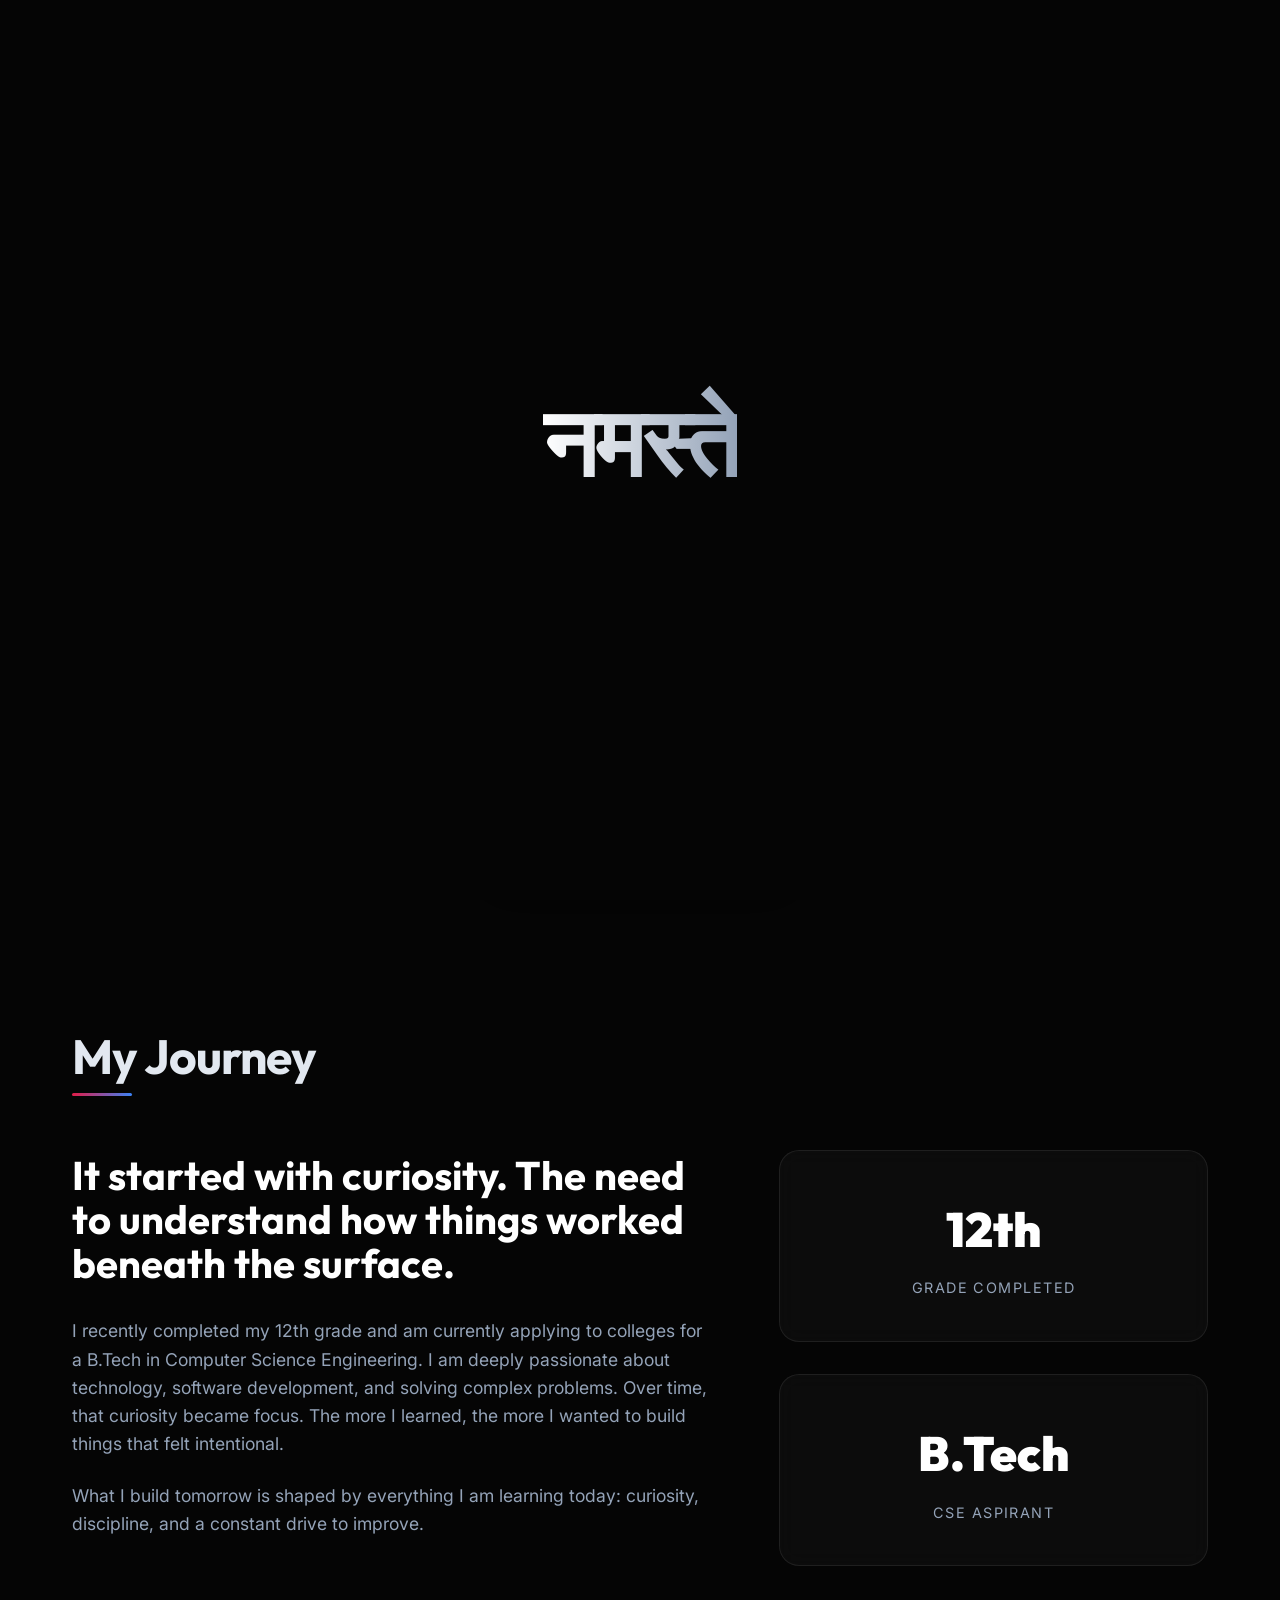
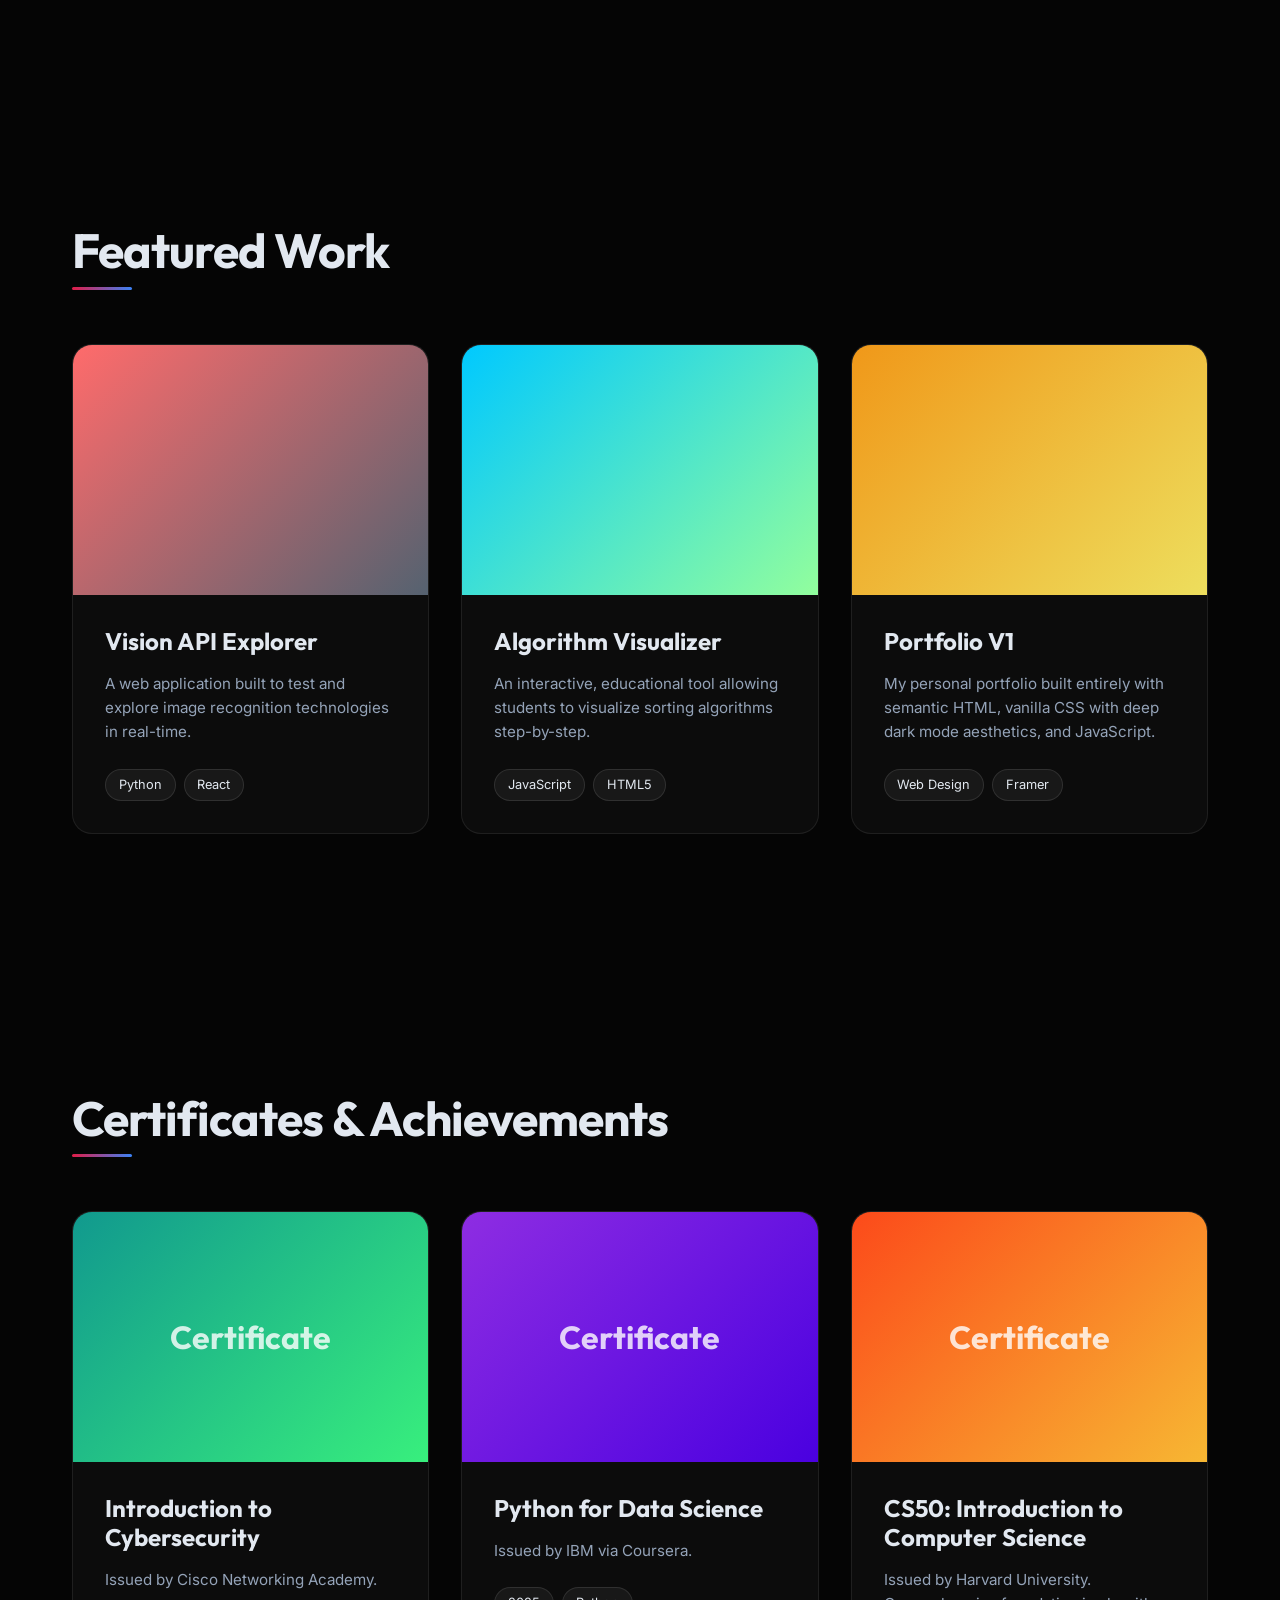
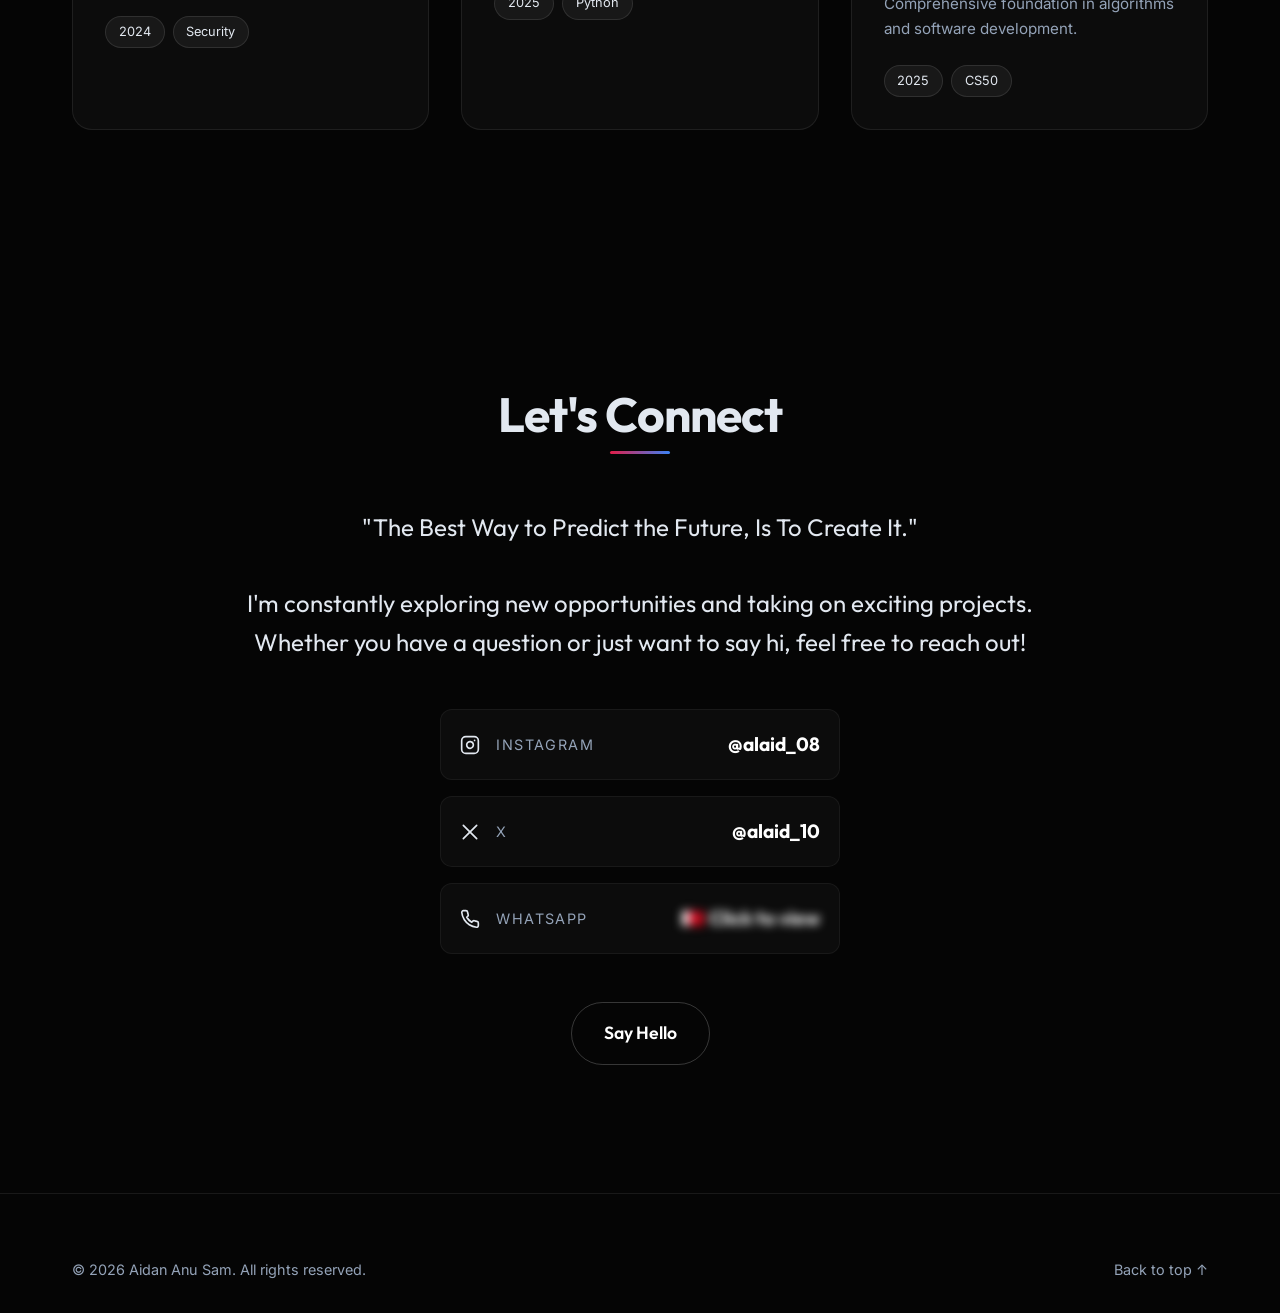
==== index.html @ ec870a24 "Add files via upload" ====
<!DOCTYPE html>
<html lang="en">

<head>
    <meta charset="UTF-8">
    <meta name="viewport" content="width=device-width, initial-scale=1.0">
    <title>Aidan Anu Sam | Portfolio</title>
    <meta name="description" content="Portfolio of Aidan Anu Sam. Aspiring Computer Science Engineer.">
    <!-- Google Fonts for Modern Typography -->
    <link rel="preconnect" href="https://fonts.googleapis.com">
    <link rel="preconnect" href="https://fonts.gstatic.com" crossorigin>
    <link
        href="https://fonts.googleapis.com/css2?family=Inter:wght@300;400;600&family=Outfit:wght@400;700;900&display=swap"
        rel="stylesheet">
    <link rel="icon" type="image/png" href="favicon.png">
    <!-- Custom CSS -->
    <link rel="stylesheet" href="styles.css">
</head>

<body class="no-scroll">
    <!-- Fixed Top Logo -->
    <div class="top-logo">alaid.</div>

    <!-- Top Circular Navigation -->
    <nav class="top-nav-pill">
        <a href="blog.html" class="nav-pill-item" data-i18n="nav_blog">Blog</a>
        <a href="index.html" class="nav-pill-item active" data-i18n="nav_portfolio">Portfolio</a>
    </nav>

    <!-- Splash Screen -->
    <div id="splash-screen" class="splash-screen">
        <div class="greeting-container" id="splash-greeting-container">
            <h1 id="dynamic-greeting" class="greeting">Hello</h1>
        </div>
    </div>

    <!-- Floating Dock Navigation -->
    <nav class="dock-nav">
        <div class="dock-content">
            <a href="#about" title="About" data-i18n-title="nav_about" class="dock-item">
                <!-- User Icon -->
                <svg viewBox="0 0 24 24" width="22" height="22" stroke="currentColor" stroke-width="2" fill="none">
                    <path d="M20 21v-2a4 4 0 0 0-4-4H8a4 4 0 0 0-4 4v2"></path>
                    <circle cx="12" cy="7" r="4"></circle>
                </svg>
            </a>
            <a href="#projects" title="Work" data-i18n-title="nav_work" class="dock-item">
                <!-- Briefcase Icon -->
                <svg viewBox="0 0 24 24" width="22" height="22" stroke="currentColor" stroke-width="2" fill="none">
                    <rect x="2" y="7" width="20" height="14" rx="2" ry="2"></rect>
                    <path d="M16 21V5a2 2 0 0 0-2-2h-4a2 2 0 0 0-2 2v16"></path>
                </svg>
            </a>
            <a href="#certificates" title="Certificates" data-i18n-title="nav_cert" class="dock-item">
                <!-- Award Icon -->
                <svg viewBox="0 0 24 24" width="22" height="22" stroke="currentColor" stroke-width="2" fill="none">
                    <circle cx="12" cy="8" r="7"></circle>
                    <polyline points="8.21 13.89 7 23 12 20 17 23 15.79 13.88"></polyline>
                </svg>
            </a>
            <a href="#contact" title="Contact" data-i18n-title="nav_contact" class="dock-item">
                <!-- Envelope Icon -->
                <svg viewBox="0 0 24 24" width="22" height="22" stroke="currentColor" stroke-width="2" fill="none">
                    <path d="M4 4h16c1.1 0 2 .9 2 2v12c0 1.1-.9 2-2 2H4c-1.1 0-2-.9-2-2V6c0-1.1.9-2 2-2z"></path>
                    <polyline points="22,6 12,13 2,6"></polyline>
                </svg>
            </a>

            <div class="dock-item dock-lang" title="Language" data-i18n-title="nav_lang">
                <!-- Globe Icon -->
                <svg viewBox="0 0 24 24" width="22" height="22" stroke="currentColor" stroke-width="2" fill="none">
                    <circle cx="12" cy="12" r="10"></circle>
                    <line x1="2" y1="12" x2="22" y2="12"></line>
                    <path
                        d="M12 2a15.3 15.3 0 0 1 4 10 15.3 15.3 0 0 1-4 10 15.3 15.3 0 0 1-4-10 15.3 15.3 0 0 1 4-10z">
                    </path>
                </svg>
                <select id="lang-selector" class="lang-selector-floating">
                    <option value="en">English</option>
                    <option value="ar">العربية</option>
                    <option value="ml">മലയാളം</option>
                </select>
            </div>
        </div>
    </nav>

    <!-- Header / Hero Section -->
    <header id="hero" class="section hero">
        <div class="hero-content">
            <div class="hero-text">
                <h3 class="hero-greeting reveal-text"
                    style="font-size: 2rem; color: var(--text-muted); margin-bottom: 0.5rem; font-weight: 400;"
                    data-i18n="hero_hello">Hello,</h3>
                <h2 class="hero-title reveal-text" data-i18n="hero_title">I'm Aidan Anu Sam.</h2>
                <p class="hero-subtitle reveal-text" data-i18n="hero_subtitle">Aspiring Computer Science Engineer building
                    the future.</p>
                <div class="hero-cta reveal-text" style="display: flex; gap: 1rem; flex-wrap: wrap;">
                    <a href="#about" class="btn btn-primary" data-i18n="hero_explore">Explore My World</a>
                    <a href="Aidan_Anu_Sam_Resume.pdf" class="btn btn-outline" download="Aidan_Anu_Sam_Resume.pdf" data-i18n="hero_resume">Download Resume</a>
                </div>
            </div>
            <div class="hero-image reveal-text">
                <img src="profile.jpg" alt="Aidan Anu Sam">
            </div>
        </div>
        <div class="scroll-indicator">
            <span data-i18n="scroll_indicator">Scroll</span>
            <div class="line"></div>
        </div>
    </header>

    <!-- About Section -->
    <section id="about" class="section about">
        <div class="container">
            <h3 class="section-heading reveal" data-i18n="about_heading">My Journey</h3>
            <div class="about-grid reveal">
                <div class="about-text">
                    <p class="super-text" data-i18n="about_p1">
                        It started with curiosity. The need to understand how things worked beneath the surface.
                    </p>
                    <p data-i18n="about_p2">
                        I recently completed my 12th grade and am currently applying to colleges for a B.Tech in
                        Computer Science Engineering. I am deeply passionate about technology, software development, and
                        solving complex problems. Over time, that curiosity became focus. The more I learned, the more I
                        wanted to build things that felt intentional.
                    </p>
                    <p data-i18n="about_p3">
                        What I build tomorrow is shaped by everything I am learning today: curiosity, discipline, and a
                        constant drive to improve.
                    </p>
                </div>
                <div class="about-stats">
                    <div class="stat-card">
                        <span class="stat-number" data-i18n="stat1_num">12th</span>
                        <span class="stat-label" data-i18n="stat1_label">Grade Completed</span>
                    </div>
                    <div class="stat-card">
                        <span class="stat-number" data-i18n="stat2_num">B.Tech</span>
                        <span class="stat-label" data-i18n="stat2_label">CSE Aspirant</span>
                    </div>
                </div>
            </div>
        </div>
    </section>

    <!-- Projects Section -->
    <section id="projects" class="section projects">
        <div class="container">
            <h3 class="section-heading reveal" data-i18n="projects_heading">Featured Work</h3>
            <div class="projects-grid">
                <!-- Placeholder Project 1 -->
                <div class="project-card reveal">
                    <div class="project-image" style="background: linear-gradient(135deg, #FF6B6B, #556270);"></div>
                    <div class="project-info">
                        <h4 data-i18n="proj1_title">Vision API Explorer</h4>
                        <p data-i18n="proj1_desc">A web application built to test and explore image recognition
                            technologies in real-time.</p>
                        <div class="project-tags">
                            <span>Python</span>
                            <span>React</span>
                        </div>
                    </div>
                </div>
                <!-- Placeholder Project 2 -->
                <div class="project-card reveal" style="transition-delay: 0.1s;">
                    <div class="project-image" style="background: linear-gradient(135deg, #00C9FF, #92FE9D);"></div>
                    <div class="project-info">
                        <h4 data-i18n="proj2_title">Algorithm Visualizer</h4>
                        <p data-i18n="proj2_desc">An interactive, educational tool allowing students to visualize
                            sorting algorithms step-by-step.</p>
                        <div class="project-tags">
                            <span>JavaScript</span>
                            <span>HTML5</span>
                        </div>
                    </div>
                </div>
                <!-- Placeholder Project 3 -->
                <div class="project-card reveal" style="transition-delay: 0.2s;">
                    <div class="project-image" style="background: linear-gradient(135deg, #F09819, #EDDE5D);"></div>
                    <div class="project-info">
                        <h4 data-i18n="proj3_title">Portfolio V1</h4>
                        <p data-i18n="proj3_desc">My personal portfolio built entirely with semantic HTML, vanilla CSS
                            with deep dark mode aesthetics, and JavaScript.</p>
                        <div class="project-tags">
                            <span>Web Design</span>
                            <span>Framer</span>
                        </div>
                    </div>
                </div>
            </div>
        </div>
    </section>

    <!-- Certificates Section -->
    <section id="certificates" class="section certificates">
        <div class="container">
            <h3 class="section-heading reveal" data-i18n="cert_heading">Certificates &amp; Achievements</h3>
            <div class="projects-grid">
                <!-- Certificate 1 -->
                <div class="project-card reveal">
                    <div class="project-image"
                        style="background: linear-gradient(135deg, #11998e, #38ef7d); display: flex; align-items: center; justify-content: center;">
                        <span
                            style="font-family: var(--font-heading); font-size: 2rem; font-weight: 700; color: rgba(255,255,255,0.8);"
                            data-i18n="cert1_badge">Certificate</span>
                    </div>
                    <div class="project-info">
                        <h4 data-i18n="cert1_title">Introduction to Cybersecurity</h4>
                        <p data-i18n="cert1_desc">Issued by Cisco Networking Academy.</p>
                        <div class="project-tags">
                            <span>2024</span>
                            <span data-i18n="tag_security">Security</span>
                        </div>
                    </div>
                </div>
                <!-- Certificate 2 -->
                <div class="project-card reveal" style="transition-delay: 0.1s;">
                    <div class="project-image"
                        style="background: linear-gradient(135deg, #8E2DE2, #4A00E0); display: flex; align-items: center; justify-content: center;">
                        <span
                            style="font-family: var(--font-heading); font-size: 2rem; font-weight: 700; color: rgba(255,255,255,0.8);"
                            data-i18n="cert2_badge">Certificate</span>
                    </div>
                    <div class="project-info">
                        <h4 data-i18n="cert2_title">Python for Data Science</h4>
                        <p data-i18n="cert2_desc">Issued by IBM via Coursera.</p>
                        <div class="project-tags">
                            <span>2025</span>
                            <span>Python</span>
                        </div>
                    </div>
                </div>
                <!-- Certificate 3 -->
                <div class="project-card reveal" style="transition-delay: 0.2s;">
                    <div class="project-image"
                        style="background: linear-gradient(135deg, #fc4a1a, #f7b733); display: flex; align-items: center; justify-content: center;">
                        <span
                            style="font-family: var(--font-heading); font-size: 2rem; font-weight: 700; color: rgba(255,255,255,0.8);"
                            data-i18n="cert3_badge">Certificate</span>
                    </div>
                    <div class="project-info">
                        <h4 data-i18n="cert3_title">CS50: Introduction to Computer Science</h4>
                        <p data-i18n="cert3_desc">Issued by Harvard University. Comprehensive foundation in algorithms
                            and software development.</p>
                        <div class="project-tags">
                            <span>2025</span>
                            <span>CS50</span>
                        </div>
                    </div>
                </div>
            </div>
        </div>
    </section>

    <!-- Contact Section -->
    <section id="contact" class="section contact">
        <div class="container">
            <h3 class="section-heading reveal" data-i18n="contact_heading">Let's Connect</h3>
            <div class="contact-content reveal">
                <p class="contact-text"><span data-i18n="contact_quote">"The Best Way to Predict the Future, Is To
                        Create It."</span><br><br><span data-i18n="contact_desc">I'm constantly exploring new
                        opportunities and taking on exciting projects. Whether you have a question or just want to say
                        hi, feel free to reach out!</span></p>

                <div class="social-links">
                    <a href="https://instagram.com/alaid_08" target="_blank" rel="noopener noreferrer" class="social-btn">
                        <svg viewBox="0 0 24 24" width="20" height="20" stroke="currentColor" stroke-width="2" fill="none" stroke-linecap="round" stroke-linejoin="round"><rect x="2" y="2" width="20" height="20" rx="5" ry="5"></rect><path d="M16 11.37A4 4 0 1 1 12.63 8 4 4 0 0 1 16 11.37z"></path><line x1="17.5" y1="6.5" x2="17.51" y2="6.5"></line></svg>
                        <span class="platform">Instagram</span>
                        <span class="handle">@alaid_08</span>
                    </a>
                    <a href="https://x.com/alaid_10" target="_blank" rel="noopener noreferrer" class="social-btn">
                        <svg viewBox="0 0 24 24" width="20" height="20" stroke="currentColor" stroke-width="2" fill="none" stroke-linecap="round" stroke-linejoin="round"><line x1="4" y1="4" x2="20" y2="20"></line><line x1="4" y1="20" x2="20" y2="4"></line></svg>
                        <span class="platform">X</span>
                        <span class="handle">@alaid_10</span>
                    </a>
                    <a href="#" id="wa-action-btn" class="social-btn whatsapp-action" data-number="🇧🇭 +973 33494353" data-link="https://wa.me/97333494353">
                        <svg viewBox="0 0 24 24" width="20" height="20" stroke="currentColor" stroke-width="2" fill="none" stroke-linecap="round" stroke-linejoin="round"><path d="M22 16.92v3a2 2 0 0 1-2.18 2 19.79 19.79 0 0 1-8.63-3.07 19.5 19.5 0 0 1-6-6 19.79 19.79 0 0 1-3.07-8.67A2 2 0 0 1 4.11 2h3a2 2 0 0 1 2 1.72 12.84 12.84 0 0 0 .7 2.81 2 2 0 0 1-.45 2.11L8.09 9.91a16 16 0 0 0 6 6l1.27-1.27a2 2 0 0 1 2.11-.45 12.84 12.84 0 0 0 2.81.7A2 2 0 0 1 22 16.92z"></path></svg>
                        <span class="platform">WhatsApp</span>
                        <span id="wa-display-text" class="handle filter-blur">🇧🇭 Click to view</span>
                    </a>
                </div>

                <a href="https://cal.com/aidan-anu-sam/meet" target="_blank" rel="noopener noreferrer"
                    class="btn btn-outline" style="margin-top: 3rem;" data-i18n="contact_btn">Say Hello</a>
            </div>
        </div>
    </section>

    <!-- Footer -->
    <footer>
        <div class="container">
            <div id="footer-greeting-placeholder" style="display: flex; justify-content: center; margin-bottom: 2rem;">
            </div>
            <div class="footer-content">
                <p data-i18n="footer_rights">&copy; 2026 Aidan Anu Sam. All rights reserved.</p>
                <div class="footer-links">
                    <a href="#hero" data-i18n="footer_top">Back to top ↑</a>
                </div>
            </div>
        </div>
    </footer>

    <!-- Custom JS -->
    <script src="script.js"></script>
</body>

</html>
---- styles.css ----
/* CSS Reset & Variables */
:root {
    /* Color Palette */
    --bg-color: #050505;
    --text-color: #E2E8F0;
    --text-muted: #94A3B8;
    --accent-red: #E11D48;
    --accent-blue: #3B82F6;
    --card-bg: rgba(255, 255, 255, 0.03);
    --card-border: rgba(255, 255, 255, 0.08);
    
    /* Typography */
    --font-heading: 'Outfit', sans-serif;
    --font-body: 'Inter', sans-serif;
    
    /* Layout */
    --section-padding: 8rem 0;
}

* {
    margin: 0;
    padding: 0;
    box-sizing: border-box;
}

html {
    scroll-behavior: smooth;
}

body {
    background-color: var(--bg-color);
    color: var(--text-color);
    font-family: var(--font-body);
    line-height: 1.6;
    overflow-x: hidden;
    -webkit-font-smoothing: antialiased;
}

/* Minimal Top Logo */
.top-logo {
    position: fixed;
    top: 2.5rem;
    left: 2.5rem;
    font-family: var(--font-heading);
    font-size: 1.6rem;
    font-weight: 900;
    letter-spacing: -0.05em;
    color: #fff;
    z-index: 1000;
    text-shadow: 0 4px 10px rgba(0,0,0,0.5);
}

html[dir="rtl"] .top-logo {
    left: auto;
    right: 2.5rem;
}

body.no-scroll {
    overflow: hidden;
}

/* Splash Screen Setup */
.splash-screen {
    position: fixed;
    top: 0;
    left: 0;
    width: 100vw;
    height: 100vh;
    background-color: var(--bg-color);
    z-index: 9999;
    display: flex;
    justify-content: center;
    align-items: center;
    transition: transform 0.8s cubic-bezier(0.86, 0, 0.07, 1), opacity 0.8s ease;
}

.splash-screen.hide-splash {
    transform: translateY(-100%);
    opacity: 0;
    pointer-events: none;
}

::selection {
    background-color: var(--accent-red);
    color: #fff;
}

/* Typography Utility */
h1, h2, h3, h4, h5, h6 {
    font-family: var(--font-heading);
    font-weight: 700;
    line-height: 1.2;
}

a {
    color: inherit;
    text-decoration: none;
    transition: color 0.3s ease;
}

/* Layout */
.container {
    max-width: 1200px;
    margin: 0 auto;
    padding: 0 2rem;
}

.section {
    padding: var(--section-padding);
}

.section-heading {
    font-size: 3rem;
    margin-bottom: 4rem;
    letter-spacing: -0.02em;
    position: relative;
    display: inline-block;
}

.section-heading::after {
    content: '';
    position: absolute;
    bottom: -10px;
    left: 0;
    width: 60px;
    height: 3px;
    background: linear-gradient(90deg, var(--accent-red), var(--accent-blue));
    border-radius: 3px;
}

/* Buttons */
.btn {
    display: inline-block;
    padding: 1rem 2rem;
    border-radius: 50px;
    font-family: var(--font-heading);
    font-size: 1.1rem;
    font-weight: 600;
    cursor: pointer;
    transition: all 0.3s ease;
}

.btn-primary {
    background: #fff;
    color: #000;
}

.btn-primary:hover {
    transform: translateY(-3px);
    box-shadow: 0 10px 20px rgba(255, 255, 255, 0.1);
}

.btn-outline {
    background: transparent;
    color: #fff;
    border: 1px solid rgba(255,255,255,0.2);
}

.btn-outline:hover {
    border-color: #fff;
    background: #fff;
    color: #000;
}

/* Floating Dock Nav */
.dock-nav {
    position: fixed;
    bottom: 2rem;
    left: 50%;
    transform: translateX(-50%);
    z-index: 1000;
}

.dock-content {
    background: rgba(30, 30, 30, 0.6);
    backdrop-filter: blur(12px);
    -webkit-backdrop-filter: blur(12px);
    border: 1px solid rgba(255, 255, 255, 0.1);
    border-radius: 50px;
    display: flex;
    align-items: center;
    padding: 0.8rem 1.5rem;
    gap: 1.5rem;
    box-shadow: 0 10px 30px rgba(0, 0, 0, 0.5);
    transition: all 0.3s ease;
}

.dock-item {
    color: var(--text-muted);
    display: flex;
    align-items: center;
    justify-content: center;
    transition: all 0.2s ease;
    cursor: pointer;
    position: relative;
}

.dock-item:hover, .dock-item.active {
    color: #fff;
    transform: translateY(-3px);
}

.dock-lang {
    position: relative;
    padding-left: 1.5rem;
}

.dock-lang::before {
    content: '';
    position: absolute;
    left: 0.75rem;
    height: 20px;
    width: 1px;
    background: rgba(255, 255, 255, 0.15);
}

.lang-selector-floating {
    position: absolute;
    opacity: 0;
    width: 100%;
    height: 100%;
    inset: 0;
    cursor: pointer;
}

/* Hero Section */
.hero {
    min-height: 100vh;
    display: flex;
    flex-direction: column;
    justify-content: center;
    position: relative;
    padding-top: 6rem; /* Account for navbar */
    background: url('https://images.unsplash.com/photo-1550751827-4bd374c3f58b?q=80&w=2070&auto=format&fit=crop') no-repeat center center/cover;
    z-index: 1;
}

.hero::before {
    content: '';
    position: absolute;
    inset: 0;
    background: linear-gradient(to bottom, rgba(5,5,5,0.7) 0%, rgba(5,5,5,1) 100%);
    z-index: -1;
}

.hero-content {
    max-width: 1200px;
    margin: 0 auto;
    padding: 0 2rem;
    width: 100%;
    display: flex;
    align-items: center;
    gap: 4rem;
    position: relative;
    z-index: 2;
}

.hero-text {
    flex: 1;
}

.hero-image {
    flex: 0 0 320px;
    height: 420px;
    border-radius: 20px;
    overflow: hidden;
    border: 1px solid rgba(255, 255, 255, 0.1);
    box-shadow: 0 20px 40px rgba(0, 0, 0, 0.5);
    position: relative;
}

.hero-image img {
    width: 100%;
    height: 100%;
    object-fit: cover;
    display: block;
}

.greeting-container {
    height: 160px; /* increased to prevent layout shift and clipping of characters */
    margin-bottom: 1rem;
    position: relative;
    display: flex;
    align-items: center;
    justify-content: center;
    overflow: hidden;
    min-width: 300px;
}

.greeting {
    font-size: 6rem;
    font-weight: 900;
    letter-spacing: -0.03em;
    background: linear-gradient(90deg, #fff, #94A3B8);
    -webkit-background-clip: text;
    -webkit-text-fill-color: transparent;
    position: relative;
    transform: translateY(0);
}

.greeting.fade-out {
    opacity: 0;
    transform: translateY(-70%);
}

.greeting.fade-in {
    opacity: 0;
    transform: translateY(-30%);
}

.hero-title {
    font-size: 4rem;
    margin-bottom: 1rem;
}

.hero-subtitle {
    font-size: 1.5rem;
    color: var(--text-muted);
    margin-bottom: 3rem;
    max-width: 600px;
}

.scroll-indicator {
    position: absolute;
    bottom: 2rem;
    left: 50%;
    transform: translateX(-50%);
    display: flex;
    flex-direction: column;
    align-items: center;
    gap: 1rem;
    opacity: 0.5;
}

.scroll-indicator span {
    font-size: 0.8rem;
    text-transform: uppercase;
    letter-spacing: 0.2em;
}

.scroll-indicator .line {
    width: 1px;
    height: 60px;
    background: linear-gradient(to bottom, #fff, transparent);
    animation: scroll-line 2s infinite ease-in-out;
    transform-origin: top;
}

@keyframes scroll-line {
    0% { transform: scaleY(0); }
    50% { transform: scaleY(1); }
    100% { transform: scaleY(0); transform-origin: bottom; }
}

/* About Section */
.about-grid {
    display: grid;
    grid-template-columns: 1.5fr 1fr;
    gap: 4rem;
    align-items: center;
}

.super-text {
    font-size: 2.5rem;
    font-family: var(--font-heading);
    font-weight: 700;
    line-height: 1.1;
    margin-bottom: 2rem;
    color: #fff;
}

.about-text p:not(.super-text) {
    font-size: 1.1rem;
    color: var(--text-muted);
    margin-bottom: 1.5rem;
}

.about-stats {
    display: grid;
    grid-template-columns: 1fr;
    gap: 2rem;
}

.stat-card {
    background: var(--card-bg);
    border: 1px solid var(--card-border);
    border-radius: 20px;
    padding: 2.5rem;
    text-align: center;
    backdrop-filter: blur(10px);
    transition: transform 0.3s ease, background 0.3s ease;
}

.stat-card:hover {
    transform: translateY(-5px);
    background: rgba(255, 255, 255, 0.05);
}

.stat-number {
    display: block;
    font-family: var(--font-heading);
    font-size: 3rem;
    font-weight: 900;
    color: #fff;
    margin-bottom: 0.5rem;
}

.stat-label {
    color: var(--text-muted);
    font-size: 0.9rem;
    text-transform: uppercase;
    letter-spacing: 0.1em;
}

/* Projects Section */
.projects-grid {
    display: grid;
    grid-template-columns: repeat(auto-fit, minmax(350px, 1fr));
    gap: 2rem;
}

.project-card {
    background: var(--card-bg);
    border: 1px solid var(--card-border);
    border-radius: 20px;
    overflow: hidden;
    transition: all 0.4s ease;
}

.project-card:hover {
    transform: translateY(-10px);
    border-color: rgba(255, 255, 255, 0.2);
}

.project-image {
    width: 100%;
    height: 250px;
}

.project-info {
    padding: 2rem;
}

.project-info h4 {
    font-size: 1.5rem;
    margin-bottom: 1rem;
}

.project-info p {
    color: var(--text-muted);
    margin-bottom: 1.5rem;
    font-size: 0.95rem;
}

.project-tags {
    display: flex;
    flex-wrap: wrap;
    gap: 0.5rem;
}

.project-tags span {
    font-size: 0.8rem;
    padding: 0.3rem 0.8rem;
    border-radius: 50px;
    background: rgba(255,255,255,0.05);
    border: 1px solid rgba(255,255,255,0.1);
}

/* Contact Section */
.contact {
    text-align: center;
}

.contact .section-heading::after {
    left: 50%;
    transform: translateX(-50%);
}

.contact-text {
    font-size: 1.5rem;
    max-width: 800px;
    margin: 0 auto 3rem auto;
    font-family: var(--font-heading);
    font-weight: 400;
}

.social-links {
    display: flex;
    flex-direction: column;
    gap: 1rem;
    max-width: 400px;
    margin: 0 auto;
}

.social-btn {
    display: flex;
    align-items: center;
    gap: 1rem;
    padding: 1.2rem;
    border-radius: 12px;
    background: rgba(255, 255, 255, 0.03);
    border: 1px solid rgba(255, 255, 255, 0.05);
    text-decoration: none;
    transition: all 0.3s cubic-bezier(0.4, 0, 0.2, 1);
}

.social-btn:hover {
    background: rgba(255, 255, 255, 0.08);
    transform: translateY(-3px);
    border-color: rgba(255, 255, 255, 0.15);
    box-shadow: 0 10px 20px rgba(0,0,0,0.3);
}

.social-btn svg {
    color: var(--primary-color);
}

.social-btn .platform {
    font-size: 0.9rem;
    color: var(--text-muted);
    text-transform: uppercase;
    letter-spacing: 0.1em;
    flex: 1;
    text-align: left;
}

html[dir="rtl"] .social-btn .platform {
    text-align: right;
}

.social-btn .handle {
    font-family: var(--font-heading);
    font-size: 1.2rem;
    font-weight: 700;
    color: #fff;
    transition: all 0.3s ease;
}

.filter-blur {
    filter: blur(5px);
    user-select: none;
}

.whatsapp-action.revealed .filter-blur {
    filter: blur(0);
}

/* Footer */
footer {
    padding: 2rem 0;
    border-top: 1px solid var(--card-border);
    font-size: 0.9rem;
    color: var(--text-muted);
}

.footer-content {
    display: flex;
    justify-content: space-between;
    align-items: center;
}

/* Animations */
.reveal, .reveal-text {
    opacity: 0;
    transform: translateY(30px);
    transition: all 1s cubic-bezier(0.16, 1, 0.3, 1);
}

.reveal.active, .reveal-text.active {
    opacity: 1;
    transform: translateY(0);
}

/* Responsive */
@media (max-width: 768px) {
    .greeting { font-size: 3.5rem; }
    .hero-title { font-size: 2.5rem; }
    .super-text { font-size: 2rem; }
    .about-grid { grid-template-columns: 1fr; }
    
    .nav-links { display: none; } /* Simple approach for mobile logic */
    
    .hero-content {
        flex-direction: column-reverse; /* Image above text = column-reverse since text is first in HTML? No, text is first, so column-reverse puts text AT BOTTOM. Let's use column to put text top, image bottom. Wait, user usually wants image top on mobile. So column-reverse is good! */
        text-align: center;
        gap: 3rem;
    }
    .hero-cta {
        justify-content: center;
    }
    .hero-image {
        flex: 0 0 280px;
        height: 380px;
        margin: 0 auto;
    }
}

/* RTL Support via JS (Arabic) */
html[dir="rtl"] {
    text-align: right;
}
html[dir="rtl"] .section-heading::after {
    left: auto;
    right: 0;
}
html[dir="rtl"] .contact .section-heading::after {
    right: 50%;
    transform: translateX(50%);
}
html[dir="rtl"] .hero-greeting, html[dir="rtl"] .hero-title, html[dir="rtl"] .hero-subtitle {
    margin-left: 0;
}

/* Currently Doing Section */
.currently-doing, .tech-marquee-section {
    margin-top: 4rem;
}

.currently-heading {
    font-family: var(--font-heading);
    font-size: 1.5rem;
    font-weight: 700;
    color: #fff;
    margin-bottom: 1.5rem;
}

.currently-list {
    list-style: none;
    display: flex;
    flex-direction: column;
    gap: 1rem;
}

.currently-list li {
    display: flex;
    align-items: flex-start;
    gap: 1rem;
    font-size: 1.1rem;
    color: var(--text-muted);
    background: rgba(255,255,255,0.03);
    border: 1px solid rgba(255,255,255,0.05);
    border-radius: 12px;
    padding: 1rem 1.5rem;
    transition: border-color 0.3s, transform 0.3s;
}

.currently-list li:hover {
    border-color: rgba(255,255,255,0.15);
    transform: translateX(5px);
    color: #fff;
}

.cdot {
    font-size: 1.3rem;
    flex-shrink: 0;
}

/* Tech Marquee */
.marquee-container {
    width: 100%;
    overflow: hidden;
    position: relative;
    mask-image: linear-gradient(to right, transparent 0%, black 10%, black 90%, transparent 100%);
    -webkit-mask-image: linear-gradient(to right, transparent 0%, black 10%, black 90%, transparent 100%);
}

.marquee-track {
    display: flex;
    gap: 1.5rem;
    animation: marquee-scroll 25s linear infinite;
    width: max-content;
}

.marquee-container:hover .marquee-track {
    animation-play-state: paused;
}

@keyframes marquee-scroll {
    from { transform: translateX(0); }
    to { transform: translateX(-50%); }
}

.marquee-item {
    position: relative;
    cursor: pointer;
    flex-shrink: 0;
    transition: transform 0.2s ease;
}

.marquee-item:hover {
    transform: translateY(-5px) scale(1.1);
}

.marquee-item img {
    width: 48px;
    height: 48px;
    display: block;
}

.marquee-item::after {
    content: attr(data-tooltip);
    position: absolute;
    bottom: calc(100% + 8px);
    left: 50%;
    transform: translateX(-50%);
    background: rgba(30,30,30,0.95);
    color: #fff;
    font-size: 0.75rem;
    font-weight: 600;
    padding: 0.3rem 0.7rem;
    border-radius: 6px;
    white-space: nowrap;
    opacity: 0;
    pointer-events: none;
    transition: opacity 0.2s;
    border: 1px solid rgba(255,255,255,0.1);
}

.marquee-item:hover::after {
    opacity: 1;
}

/* Social Icons Grid */
.social-icons-grid {
    display: flex !important;
    flex-direction: row !important;
    flex-wrap: wrap;
    justify-content: center;
    gap: 1.5rem;
    max-width: 600px;
}

.social-icon-card {
    display: flex;
    flex-direction: column;
    align-items: center;
    gap: 0.6rem;
    padding: 1.5rem;
    background: rgba(255,255,255,0.03);
    border: 1px solid rgba(255,255,255,0.05);
    border-radius: 16px;
    text-decoration: none;
    transition: all 0.3s ease;
    min-width: 100px;
}

.social-icon-card:hover {
    background: rgba(255,255,255,0.08);
    border-color: rgba(255,255,255,0.2);
    transform: translateY(-5px);
}

.social-icon-card img {
    width: 48px;
    height: 48px;
}

.social-icon-card span {
    font-size: 0.75rem;
    color: var(--text-muted);
    text-align: center;
    font-weight: 500;
    word-break: break-word;
    max-width: 100px;
}

/* Top Circular Navigation */
.top-nav-pill {
    position: fixed;
    top: 2.5rem;
    right: 2.5rem;
    background: rgba(30, 30, 30, 0.6);
    backdrop-filter: blur(12px);
    -webkit-backdrop-filter: blur(12px);
    border: 1px solid rgba(255, 255, 255, 0.1);
    border-radius: 50px;
    display: flex;
    padding: 0.5rem;
    gap: 0.5rem;
    z-index: 1001; /* Ensure above splash if hidden, but splash is 9999 so splash still stays on top initially */
    box-shadow: 0 10px 30px rgba(0, 0, 0, 0.5);
}

.nav-pill-item {
    color: var(--text-muted);
    text-decoration: none;
    padding: 0.5rem 1.5rem;
    border-radius: 50px;
    font-size: 0.9rem;
    font-weight: 600;
    transition: all 0.3s ease;
}

.nav-pill-item:hover, .nav-pill-item.active {
    color: #fff;
    background: rgba(255, 255, 255, 0.1);
}

/* Blog Layout */
.blog-header {
    text-align: center;
    padding-top: 10rem;
    padding-bottom: 4rem;
}
.blog-feed {
    display: flex;
    flex-direction: column;
    gap: 2rem;
    max-width: 800px;
    margin: 0 auto;
    padding: 0 2rem 6rem;
}
.blog-post {
    background: rgba(255, 255, 255, 0.03);
    border: 1px solid rgba(255, 255, 255, 0.05);
    border-radius: 20px;
    padding: 2.5rem;
    transition: transform 0.3s ease, border-color 0.3s ease;
}
.blog-post:hover {
    transform: translateY(-5px);
    border-color: rgba(255,255,255,0.15);
}
.post-date {
    font-size: 0.9rem;
    color: var(--primary-color);
    font-weight: 600;
    margin-bottom: 0.5rem;
    display: block;
}
.post-title {
    font-family: var(--font-heading);
    font-size: 2rem;
    font-weight: 700;
    margin-bottom: 1rem;
    color: #fff;
}
.post-content {
    color: var(--text-muted);
    line-height: 1.8;
}
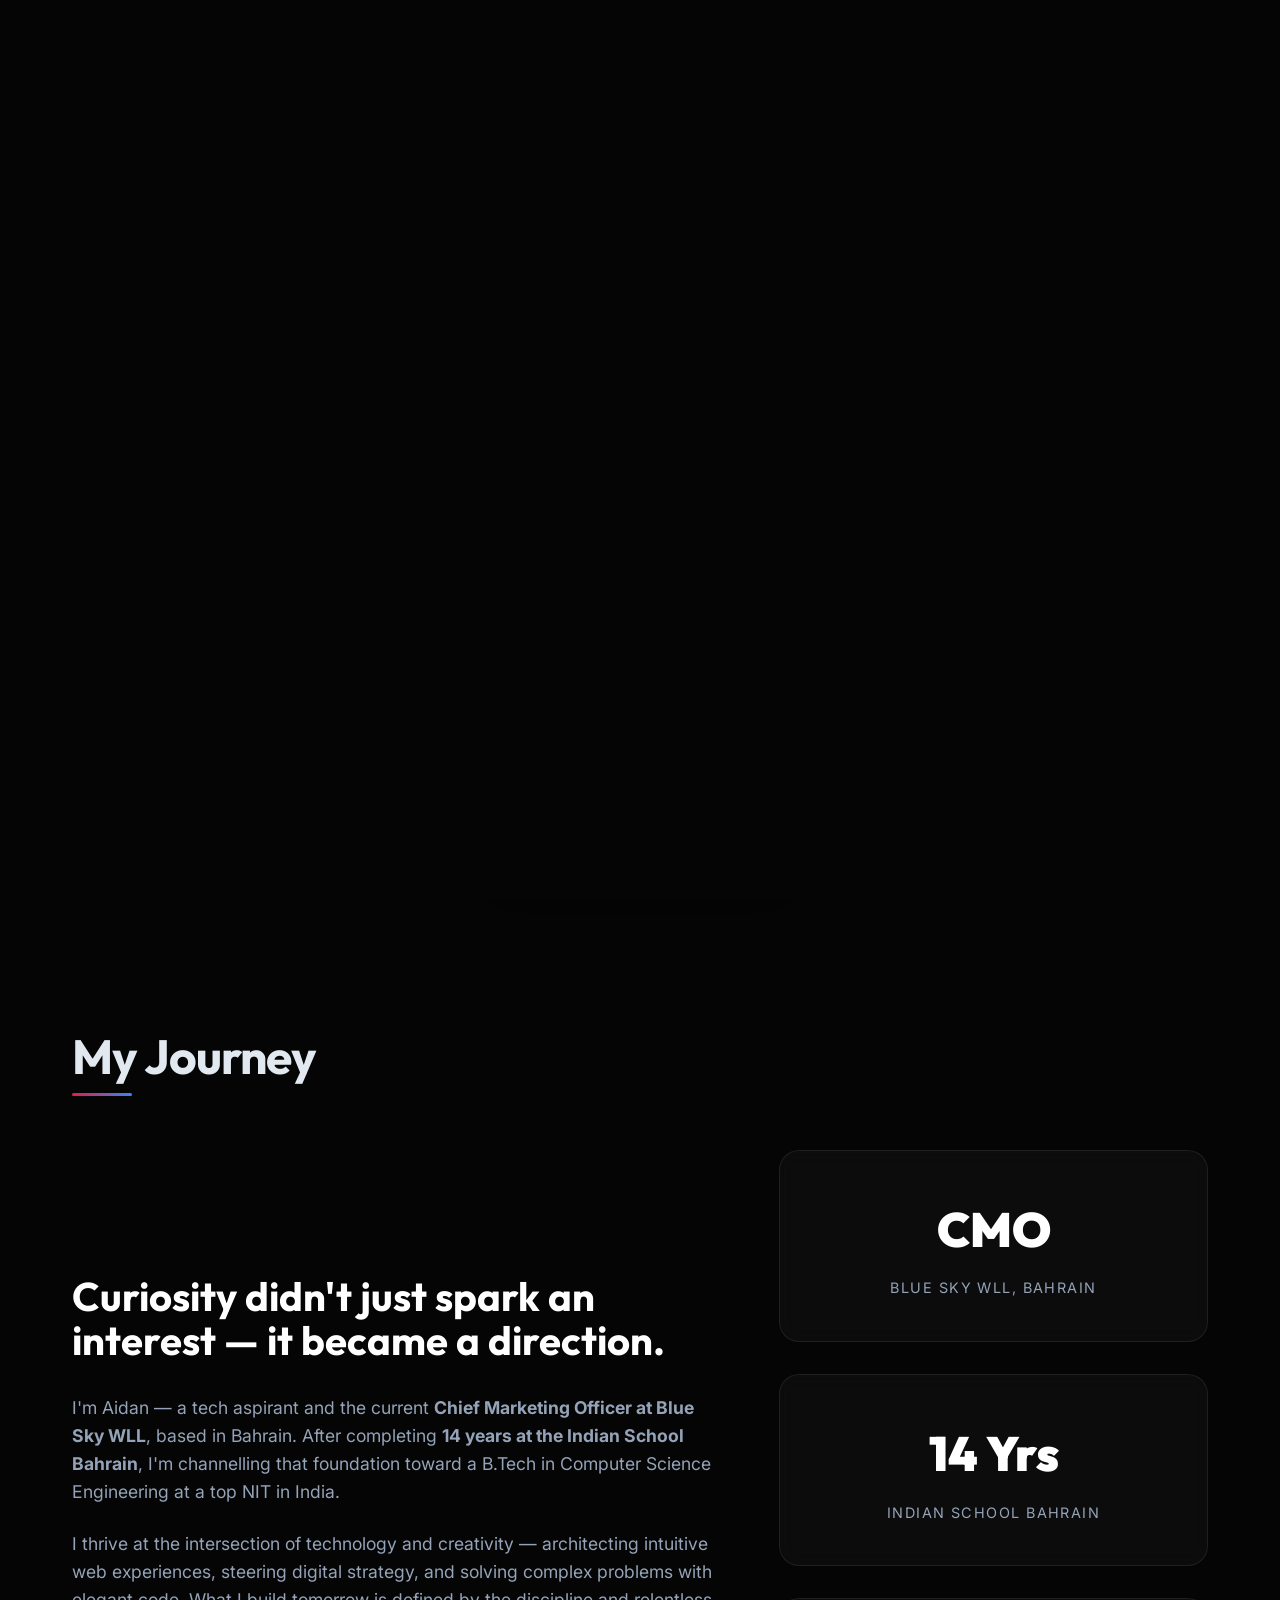
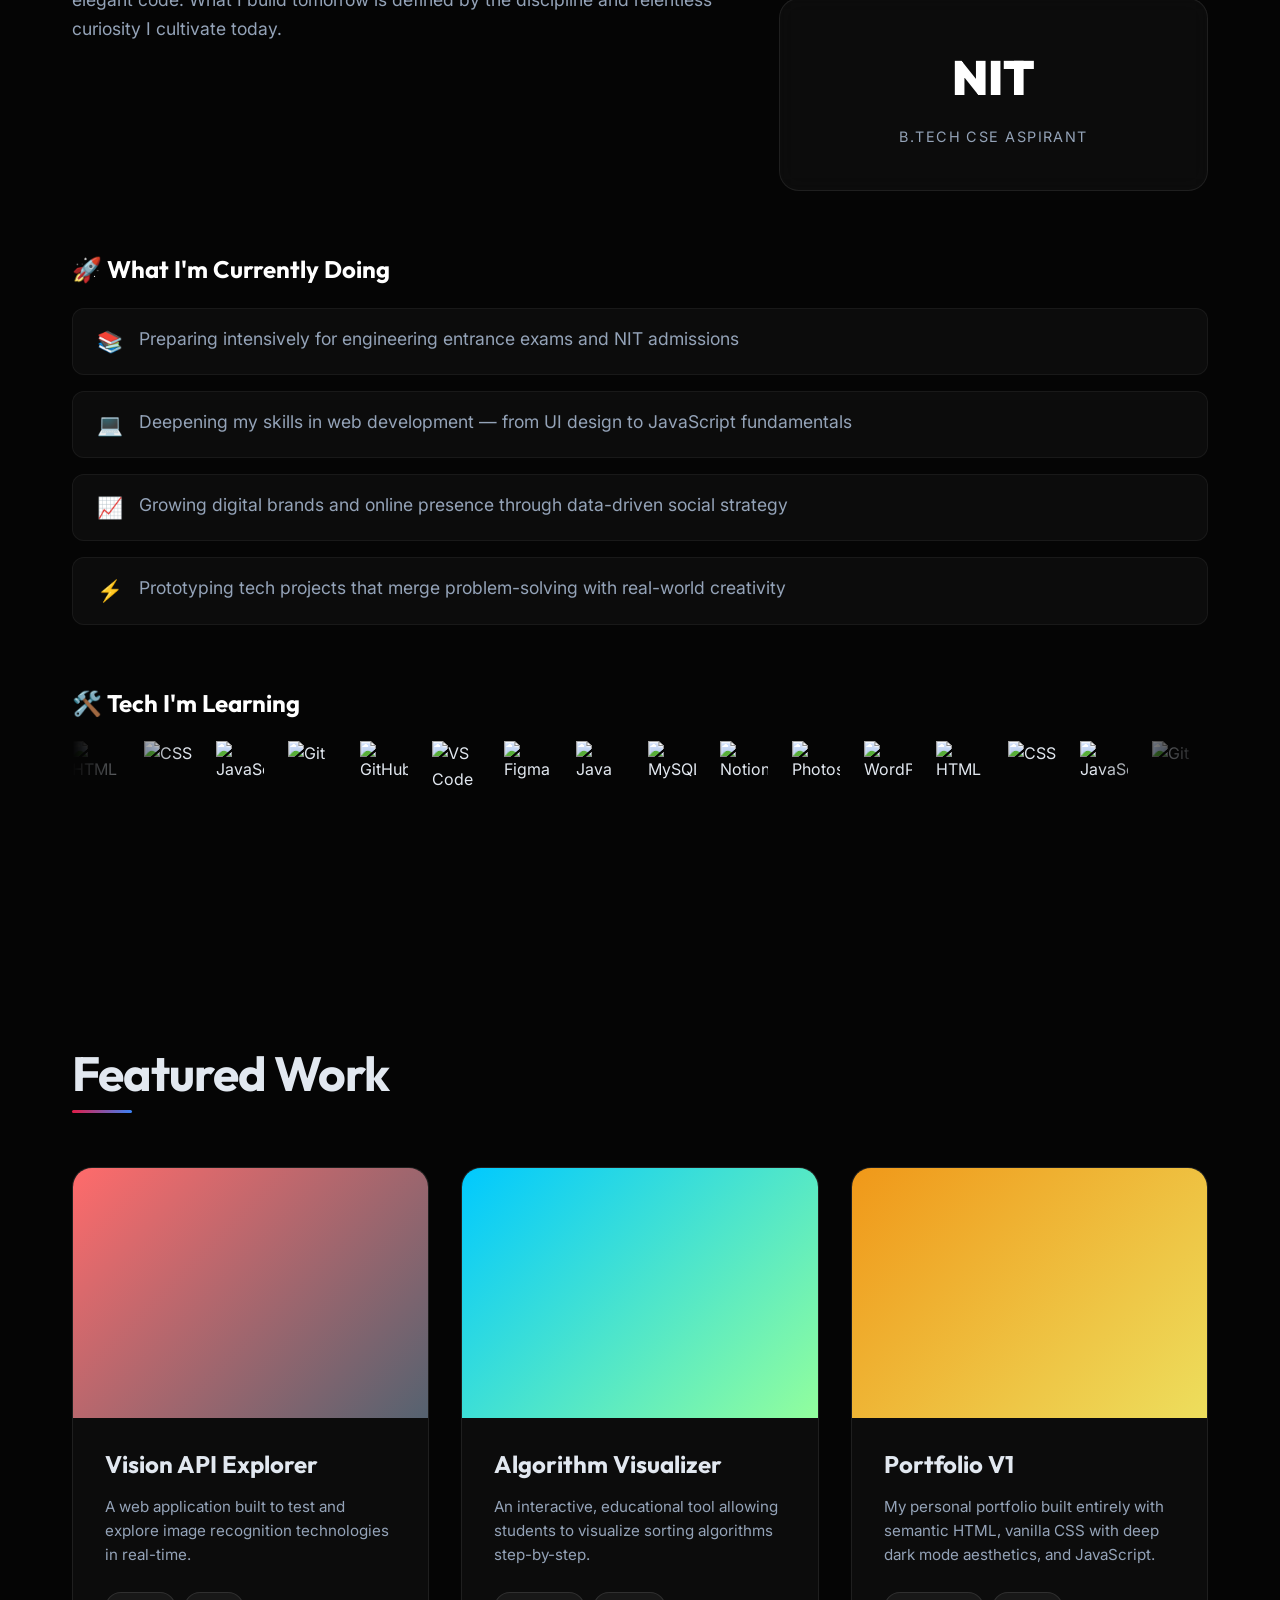
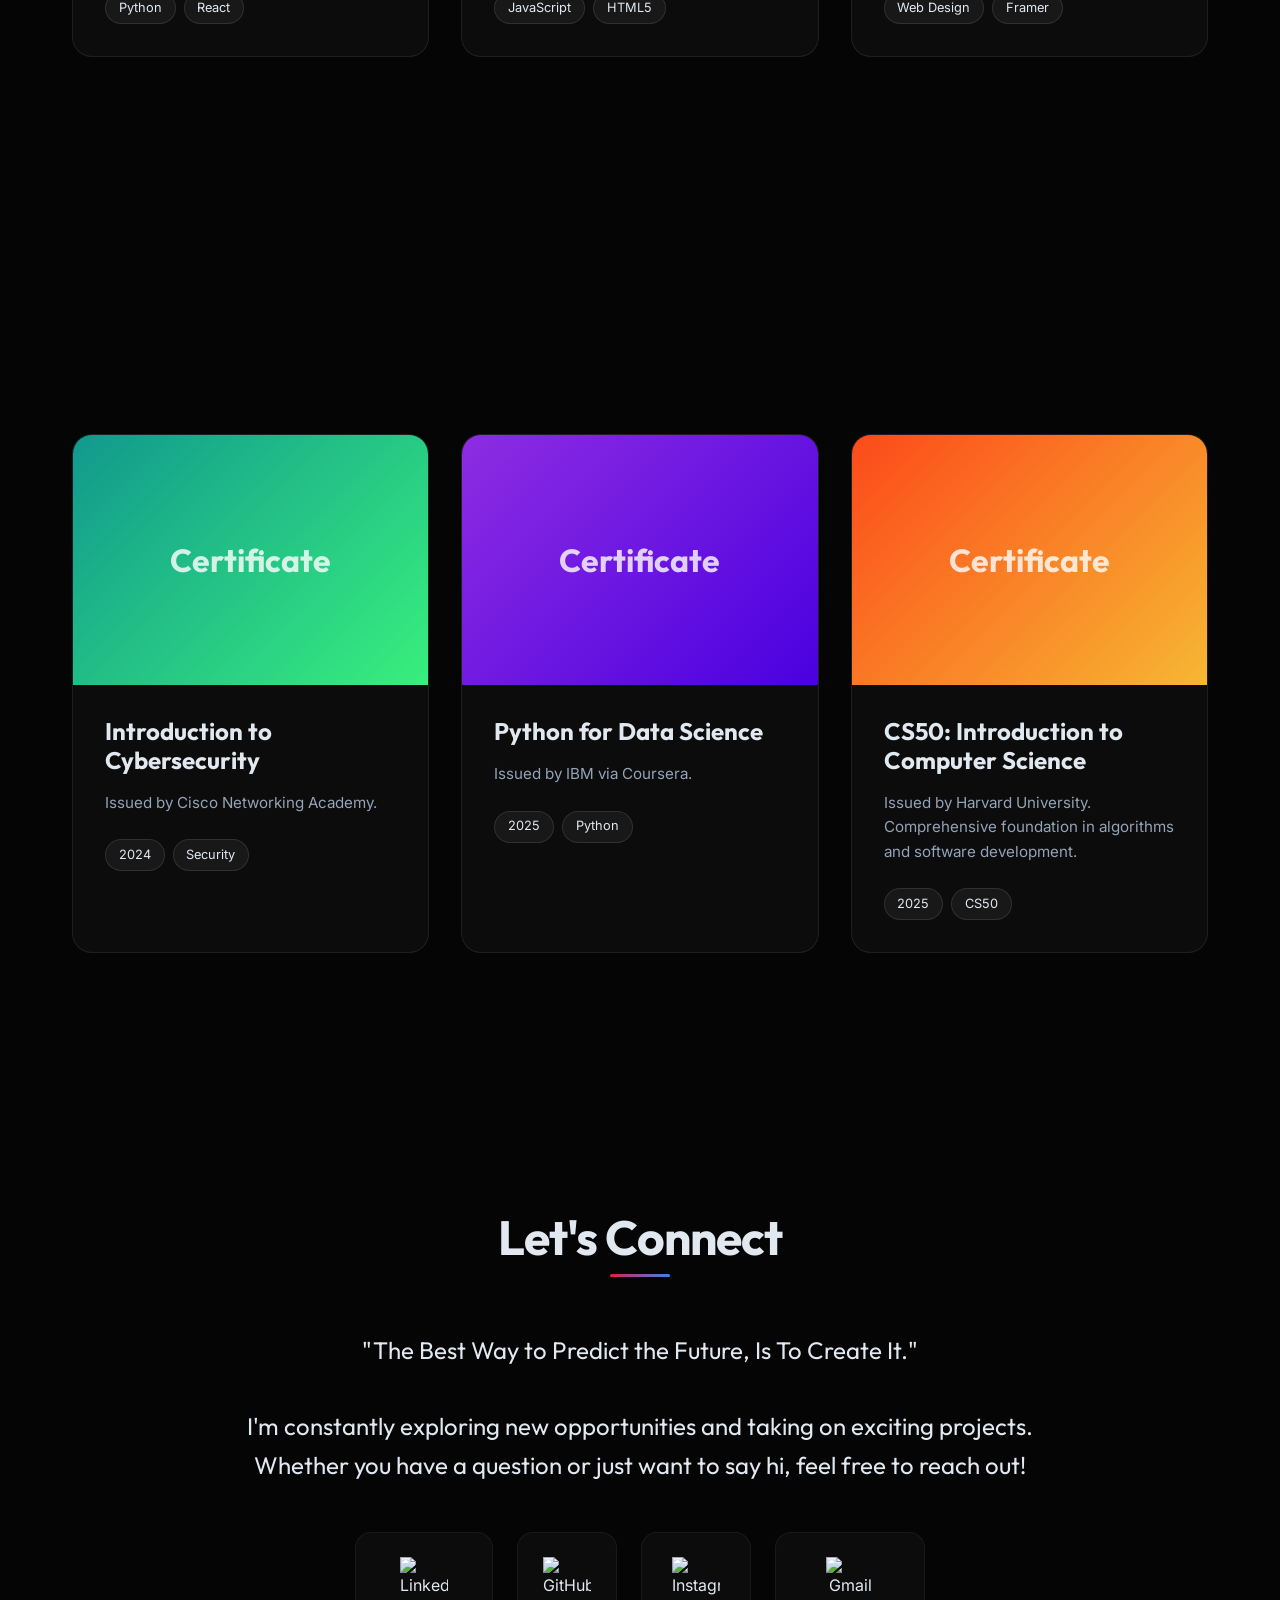
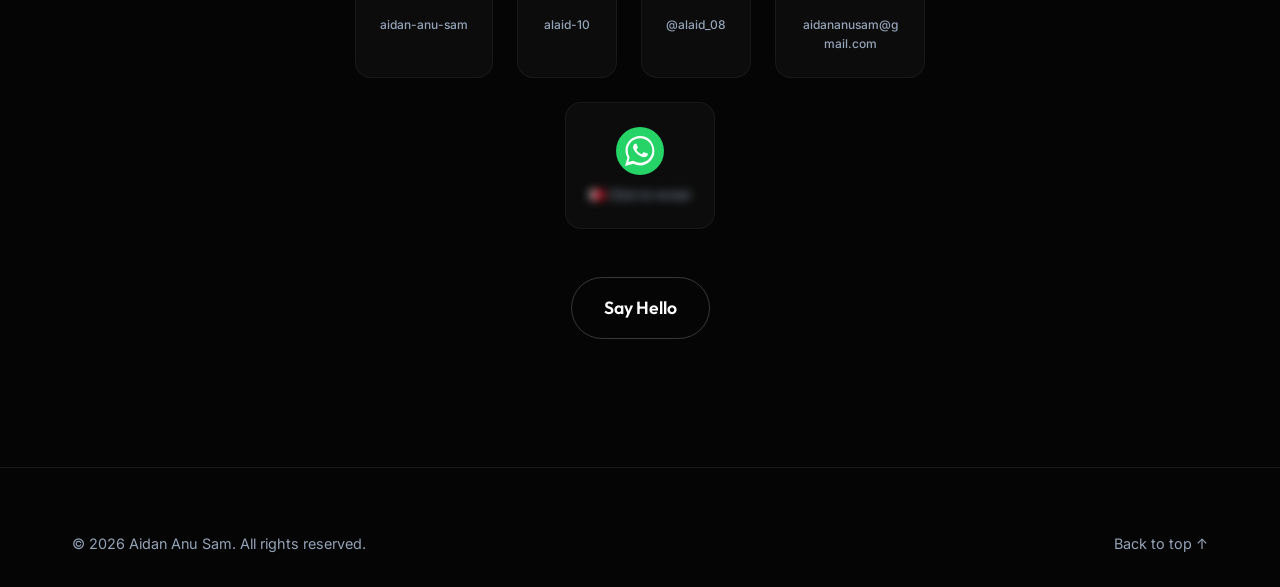
==== commit eef325db: "Add files via upload" ====
--- a/index.html
+++ b/index.html
@@ -116,27 +116,72 @@
             <div class="about-grid reveal">
                 <div class="about-text">
                     <p class="super-text" data-i18n="about_p1">
-                        It started with curiosity. The need to understand how things worked beneath the surface.
+                        Curiosity didn't just spark an interest &mdash; it became a direction.
                     </p>
                     <p data-i18n="about_p2">
-                        I recently completed my 12th grade and am currently applying to colleges for a B.Tech in
-                        Computer Science Engineering. I am deeply passionate about technology, software development, and
-                        solving complex problems. Over time, that curiosity became focus. The more I learned, the more I
-                        wanted to build things that felt intentional.
+                        I'm Aidan &mdash; a tech aspirant and the current <strong>Chief Marketing Officer at Blue Sky WLL</strong>, based in Bahrain. After completing <strong>14 years at the Indian School Bahrain</strong>, I'm channelling that foundation toward a B.Tech in Computer Science Engineering at a top NIT in India.
                     </p>
                     <p data-i18n="about_p3">
-                        What I build tomorrow is shaped by everything I am learning today: curiosity, discipline, and a
-                        constant drive to improve.
+                        I thrive at the intersection of technology and creativity &mdash; architecting intuitive web experiences, steering digital strategy, and solving complex problems with elegant code. What I build tomorrow is defined by the discipline and relentless curiosity I cultivate today.
                     </p>
                 </div>
                 <div class="about-stats">
                     <div class="stat-card">
-                        <span class="stat-number" data-i18n="stat1_num">12th</span>
-                        <span class="stat-label" data-i18n="stat1_label">Grade Completed</span>
+                        <span class="stat-number" data-i18n="stat1_num">CMO</span>
+                        <span class="stat-label" data-i18n="stat1_label">Blue Sky WLL, Bahrain</span>
                     </div>
                     <div class="stat-card">
-                        <span class="stat-number" data-i18n="stat2_num">B.Tech</span>
-                        <span class="stat-label" data-i18n="stat2_label">CSE Aspirant</span>
+                        <span class="stat-number" data-i18n="stat2_num">14 Yrs</span>
+                        <span class="stat-label" data-i18n="stat2_label">Indian School Bahrain</span>
+                    </div>
+                    <div class="stat-card">
+                        <span class="stat-number" data-i18n="stat3_num">NIT</span>
+                        <span class="stat-label" data-i18n="stat3_label">B.Tech CSE Aspirant</span>
+                    </div>
+                </div>
+            </div>
+
+            <!-- Currently Doing -->
+            <div class="currently-doing reveal">
+                <h4 class="currently-heading">🚀 What I'm Currently Doing</h4>
+                <ul class="currently-list">
+                    <li><span class="cdot">📚</span> Preparing intensively for engineering entrance exams and NIT admissions</li>
+                    <li><span class="cdot">💻</span> Deepening my skills in web development &mdash; from UI design to JavaScript fundamentals</li>
+                    <li><span class="cdot">📈</span> Growing digital brands and online presence through data-driven social strategy</li>
+                    <li><span class="cdot">⚡</span> Prototyping tech projects that merge problem-solving with real-world creativity</li>
+                </ul>
+            </div>
+
+            <!-- Tech Marquee -->
+            <div class="tech-marquee-section reveal">
+                <h4 class="currently-heading">🛠️ Tech I'm Learning</h4>
+                <div class="marquee-container">
+                    <div class="marquee-track">
+                        <div class="marquee-item" data-tooltip="HTML"><img loading="lazy" src="https://skillicons.dev/icons?i=html" alt="HTML"></div>
+                        <div class="marquee-item" data-tooltip="CSS"><img loading="lazy" src="https://skillicons.dev/icons?i=css" alt="CSS"></div>
+                        <div class="marquee-item" data-tooltip="JavaScript"><img loading="lazy" src="https://skillicons.dev/icons?i=js" alt="JavaScript"></div>
+                        <div class="marquee-item" data-tooltip="Git"><img loading="lazy" src="https://skillicons.dev/icons?i=git" alt="Git"></div>
+                        <div class="marquee-item" data-tooltip="GitHub"><img loading="lazy" src="https://skillicons.dev/icons?i=github" alt="GitHub"></div>
+                        <div class="marquee-item" data-tooltip="VS Code"><img loading="lazy" src="https://skillicons.dev/icons?i=vscode" alt="VS Code"></div>
+                        <div class="marquee-item" data-tooltip="Figma"><img loading="lazy" src="https://skillicons.dev/icons?i=figma" alt="Figma"></div>
+                        <div class="marquee-item" data-tooltip="Java"><img loading="lazy" src="https://skillicons.dev/icons?i=java" alt="Java"></div>
+                        <div class="marquee-item" data-tooltip="MySQL"><img loading="lazy" src="https://skillicons.dev/icons?i=mysql" alt="MySQL"></div>
+                        <div class="marquee-item" data-tooltip="Notion"><img loading="lazy" src="https://skillicons.dev/icons?i=notion" alt="Notion"></div>
+                        <div class="marquee-item" data-tooltip="Photoshop"><img loading="lazy" src="https://skillicons.dev/icons?i=ps" alt="Photoshop"></div>
+                        <div class="marquee-item" data-tooltip="WordPress"><img loading="lazy" src="https://skillicons.dev/icons?i=wordpress" alt="WordPress"></div>
+                        <!-- Duplicate for seamless loop -->
+                        <div class="marquee-item" data-tooltip="HTML"><img loading="lazy" src="https://skillicons.dev/icons?i=html" alt="HTML"></div>
+                        <div class="marquee-item" data-tooltip="CSS"><img loading="lazy" src="https://skillicons.dev/icons?i=css" alt="CSS"></div>
+                        <div class="marquee-item" data-tooltip="JavaScript"><img loading="lazy" src="https://skillicons.dev/icons?i=js" alt="JavaScript"></div>
+                        <div class="marquee-item" data-tooltip="Git"><img loading="lazy" src="https://skillicons.dev/icons?i=git" alt="Git"></div>
+                        <div class="marquee-item" data-tooltip="GitHub"><img loading="lazy" src="https://skillicons.dev/icons?i=github" alt="GitHub"></div>
+                        <div class="marquee-item" data-tooltip="VS Code"><img loading="lazy" src="https://skillicons.dev/icons?i=vscode" alt="VS Code"></div>
+                        <div class="marquee-item" data-tooltip="Figma"><img loading="lazy" src="https://skillicons.dev/icons?i=figma" alt="Figma"></div>
+                        <div class="marquee-item" data-tooltip="Java"><img loading="lazy" src="https://skillicons.dev/icons?i=java" alt="Java"></div>
+                        <div class="marquee-item" data-tooltip="MySQL"><img loading="lazy" src="https://skillicons.dev/icons?i=mysql" alt="MySQL"></div>
+                        <div class="marquee-item" data-tooltip="Notion"><img loading="lazy" src="https://skillicons.dev/icons?i=notion" alt="Notion"></div>
+                        <div class="marquee-item" data-tooltip="Photoshop"><img loading="lazy" src="https://skillicons.dev/icons?i=ps" alt="Photoshop"></div>
+                        <div class="marquee-item" data-tooltip="WordPress"><img loading="lazy" src="https://skillicons.dev/icons?i=wordpress" alt="WordPress"></div>
                     </div>
                 </div>
             </div>
@@ -262,21 +307,29 @@
                         opportunities and taking on exciting projects. Whether you have a question or just want to say
                         hi, feel free to reach out!</span></p>
 
-                <div class="social-links">
-                    <a href="https://instagram.com/alaid_08" target="_blank" rel="noopener noreferrer" class="social-btn">
-                        <svg viewBox="0 0 24 24" width="20" height="20" stroke="currentColor" stroke-width="2" fill="none" stroke-linecap="round" stroke-linejoin="round"><rect x="2" y="2" width="20" height="20" rx="5" ry="5"></rect><path d="M16 11.37A4 4 0 1 1 12.63 8 4 4 0 0 1 16 11.37z"></path><line x1="17.5" y1="6.5" x2="17.51" y2="6.5"></line></svg>
-                        <span class="platform">Instagram</span>
-                        <span class="handle">@alaid_08</span>
-                    </a>
-                    <a href="https://x.com/alaid_10" target="_blank" rel="noopener noreferrer" class="social-btn">
-                        <svg viewBox="0 0 24 24" width="20" height="20" stroke="currentColor" stroke-width="2" fill="none" stroke-linecap="round" stroke-linejoin="round"><line x1="4" y1="4" x2="20" y2="20"></line><line x1="4" y1="20" x2="20" y2="4"></line></svg>
-                        <span class="platform">X</span>
-                        <span class="handle">@alaid_10</span>
-                    </a>
-                    <a href="#" id="wa-action-btn" class="social-btn whatsapp-action" data-number="🇧🇭 +973 33494353" data-link="https://wa.me/97333494353">
-                        <svg viewBox="0 0 24 24" width="20" height="20" stroke="currentColor" stroke-width="2" fill="none" stroke-linecap="round" stroke-linejoin="round"><path d="M22 16.92v3a2 2 0 0 1-2.18 2 19.79 19.79 0 0 1-8.63-3.07 19.5 19.5 0 0 1-6-6 19.79 19.79 0 0 1-3.07-8.67A2 2 0 0 1 4.11 2h3a2 2 0 0 1 2 1.72 12.84 12.84 0 0 0 .7 2.81 2 2 0 0 1-.45 2.11L8.09 9.91a16 16 0 0 0 6 6l1.27-1.27a2 2 0 0 1 2.11-.45 12.84 12.84 0 0 0 2.81.7A2 2 0 0 1 22 16.92z"></path></svg>
-                        <span class="platform">WhatsApp</span>
-                        <span id="wa-display-text" class="handle filter-blur">🇧🇭 Click to view</span>
+                <div class="social-links social-icons-grid">
+                    <a href="https://www.linkedin.com/in/aidan-anu-sam-6ab4a533b/" target="_blank" rel="noopener noreferrer" class="social-icon-card">
+                        <img src="https://skillicons.dev/icons?i=linkedin" alt="LinkedIn" width="48" height="48">
+                        <span>aidan-anu-sam</span>
+                    </a>
+                    <a href="https://github.com/alaid-10" target="_blank" rel="noopener noreferrer" class="social-icon-card">
+                        <img src="https://skillicons.dev/icons?i=github" alt="GitHub" width="48" height="48">
+                        <span>alaid-10</span>
+                    </a>
+                    <a href="https://instagram.com/alaid_08" target="_blank" rel="noopener noreferrer" class="social-icon-card">
+                        <img src="https://skillicons.dev/icons?i=instagram" alt="Instagram" width="48" height="48">
+                        <span>@alaid_08</span>
+                    </a>
+                    <a href="mailto:aidananusam@gmail.com" class="social-icon-card">
+                        <img src="https://skillicons.dev/icons?i=gmail" alt="Gmail" width="48" height="48">
+                        <span>aidananusam@gmail.com</span>
+                    </a>
+                    <a href="#" id="wa-action-btn" class="social-icon-card whatsapp-action" data-number="+973 33494353" data-link="https://wa.me/97333494353">
+                        <svg xmlns="http://www.w3.org/2000/svg" viewBox="0 0 48 48" width="48" height="48" style="flex-shrink:0">
+                            <circle cx="24" cy="24" r="24" fill="#25D366"/>
+                            <path fill="#fff" d="M34.6 13.4A14.9 14.9 0 0 0 24 9C16 9 9.5 15.5 9.5 23.5c0 2.6.7 5.1 2 7.3L9 39l8.4-2.2a14.9 14.9 0 0 0 6.6 1.6c8 0 14.4-6.5 14.4-14.5 0-3.9-1.5-7.5-4-10.5zm-10.6 22.3a12.4 12.4 0 0 1-6.3-1.7l-.4-.3-4.9 1.3 1.3-4.8-.3-.5A12.2 12.2 0 0 1 11.7 23.5c0-6.8 5.5-12.3 12.3-12.3 3.3 0 6.4 1.3 8.7 3.6s3.6 5.4 3.6 8.7c0 6.8-5.5 12.2-12.3 12.2zm6.7-9.2c-.4-.2-2.2-1.1-2.6-1.2-.3-.1-.6-.2-.8.2s-1 1.2-1.2 1.5c-.2.3-.4.3-.8.1s-1.5-.6-2.8-1.8c-1-.9-1.7-2-1.9-2.4-.2-.4 0-.6.2-.8l.6-.7c.2-.2.2-.4.4-.6.1-.2 0-.5 0-.7-.1-.2-.8-2-1.1-2.7-.3-.7-.6-.6-.8-.6h-.7c-.2 0-.6.1-.9.5s-1.2 1.2-1.2 2.9 1.3 3.3 1.4 3.6c.2.2 2.5 3.9 6.2 5.4 3.7 1.5 3.7 1 4.3.9.6 0 2.2-.9 2.5-1.8.3-.9.3-1.6.2-1.8-.1-.2-.4-.3-.7-.5z"/>
+                        </svg>
+                        <span id="wa-display-text" class="filter-blur">🇧🇭 Click to reveal</span>
                     </a>
                 </div>
 
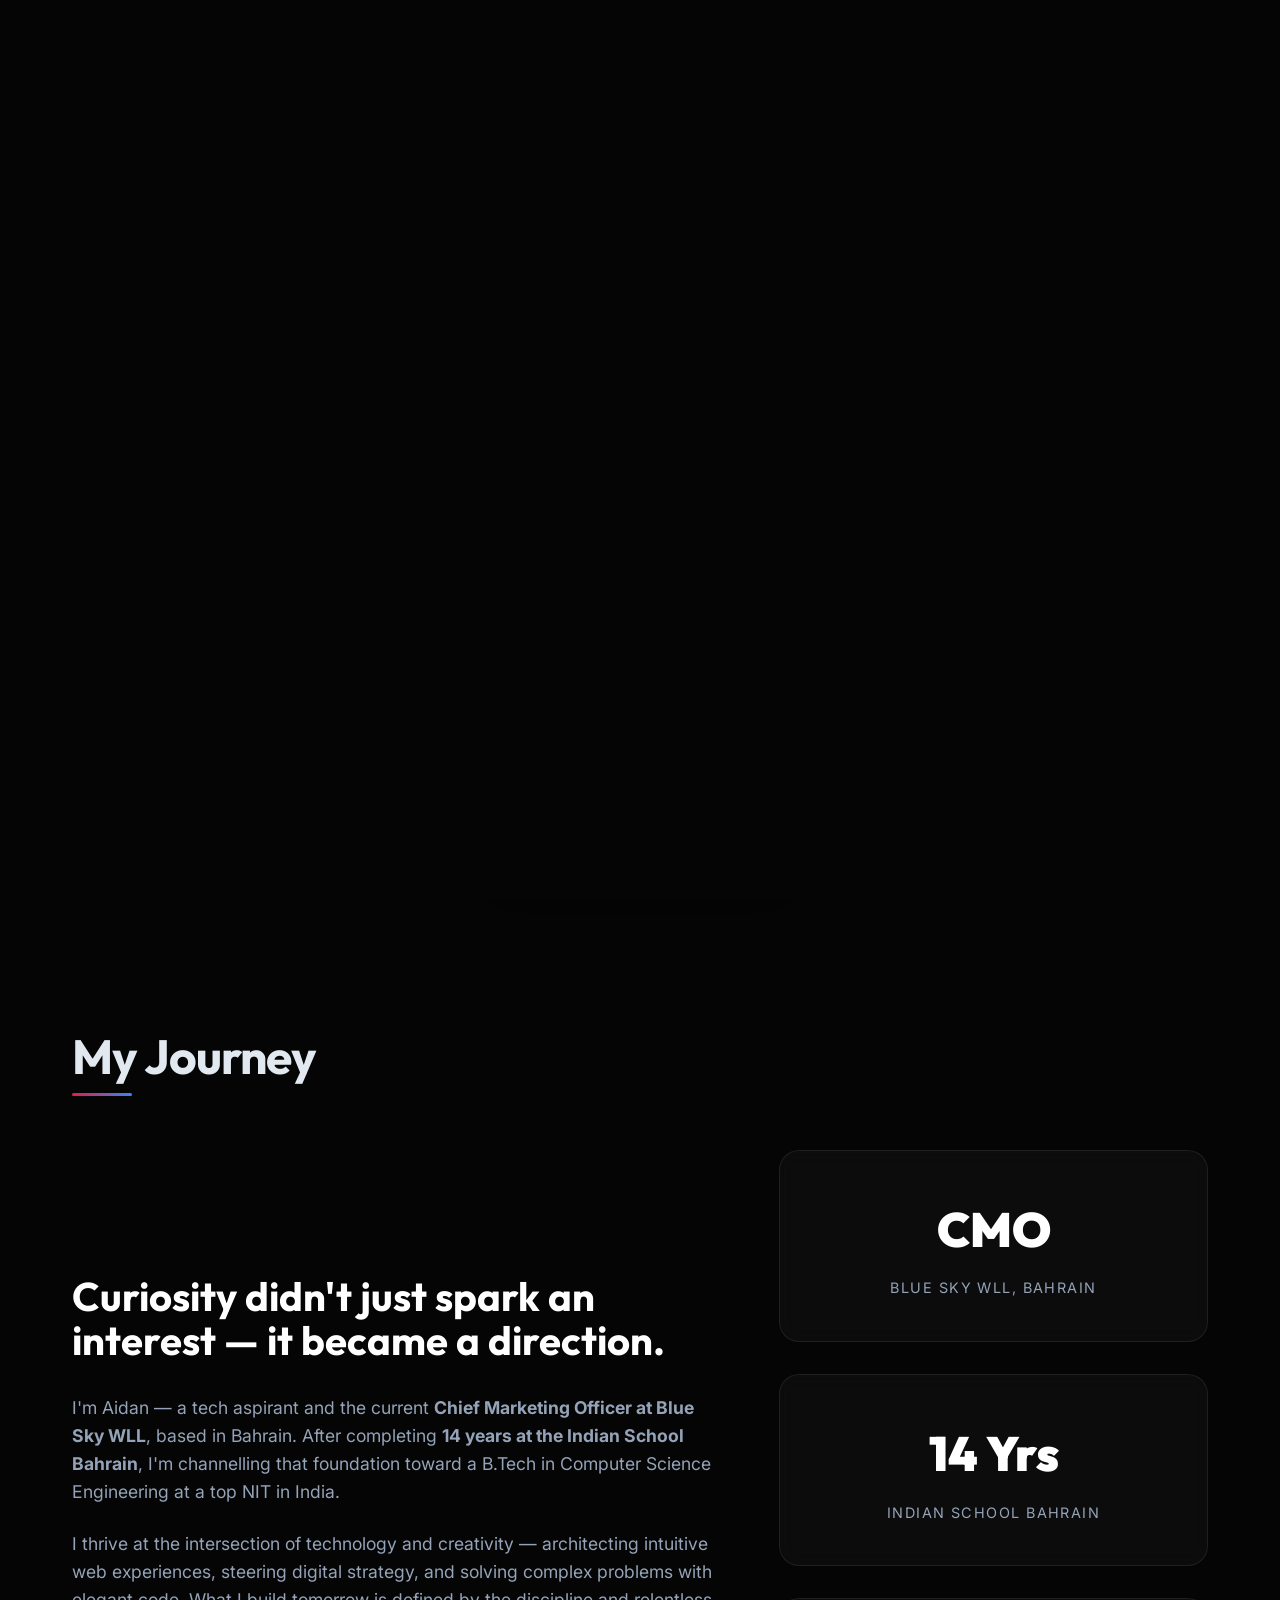
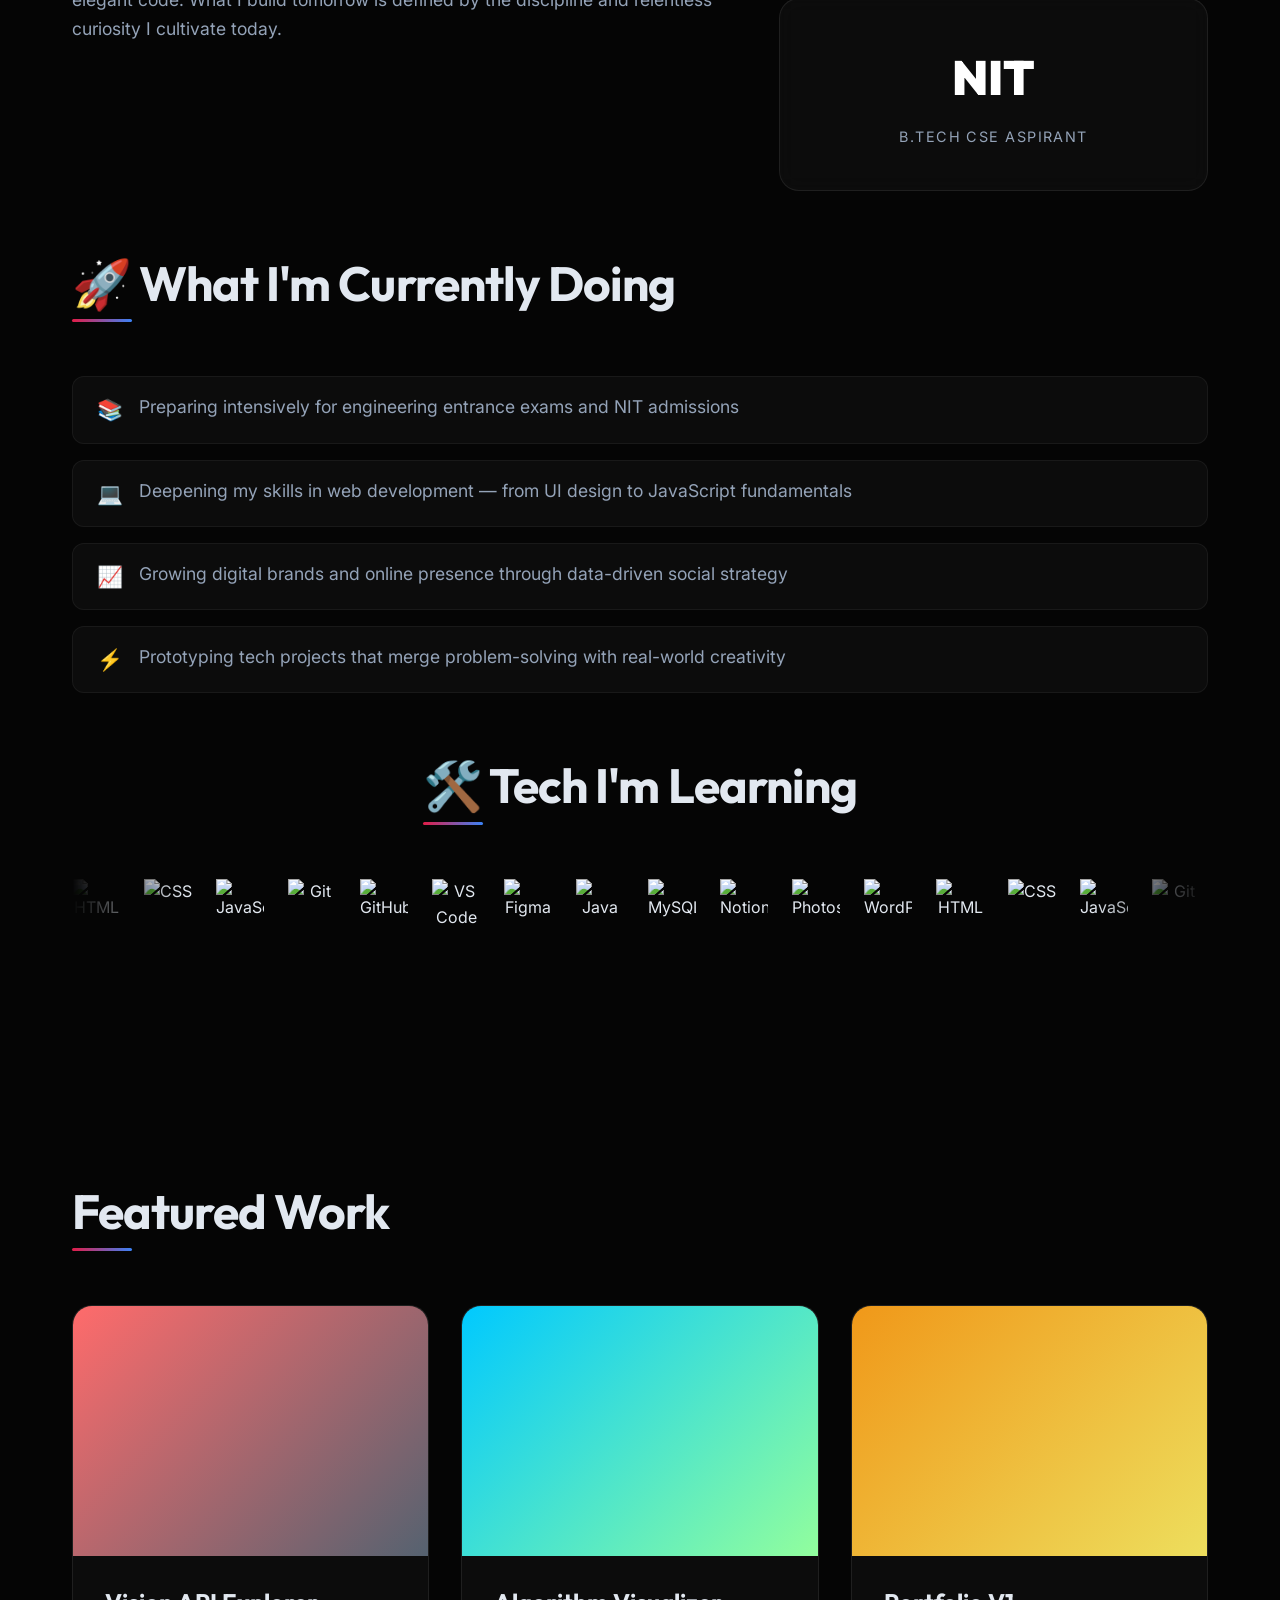
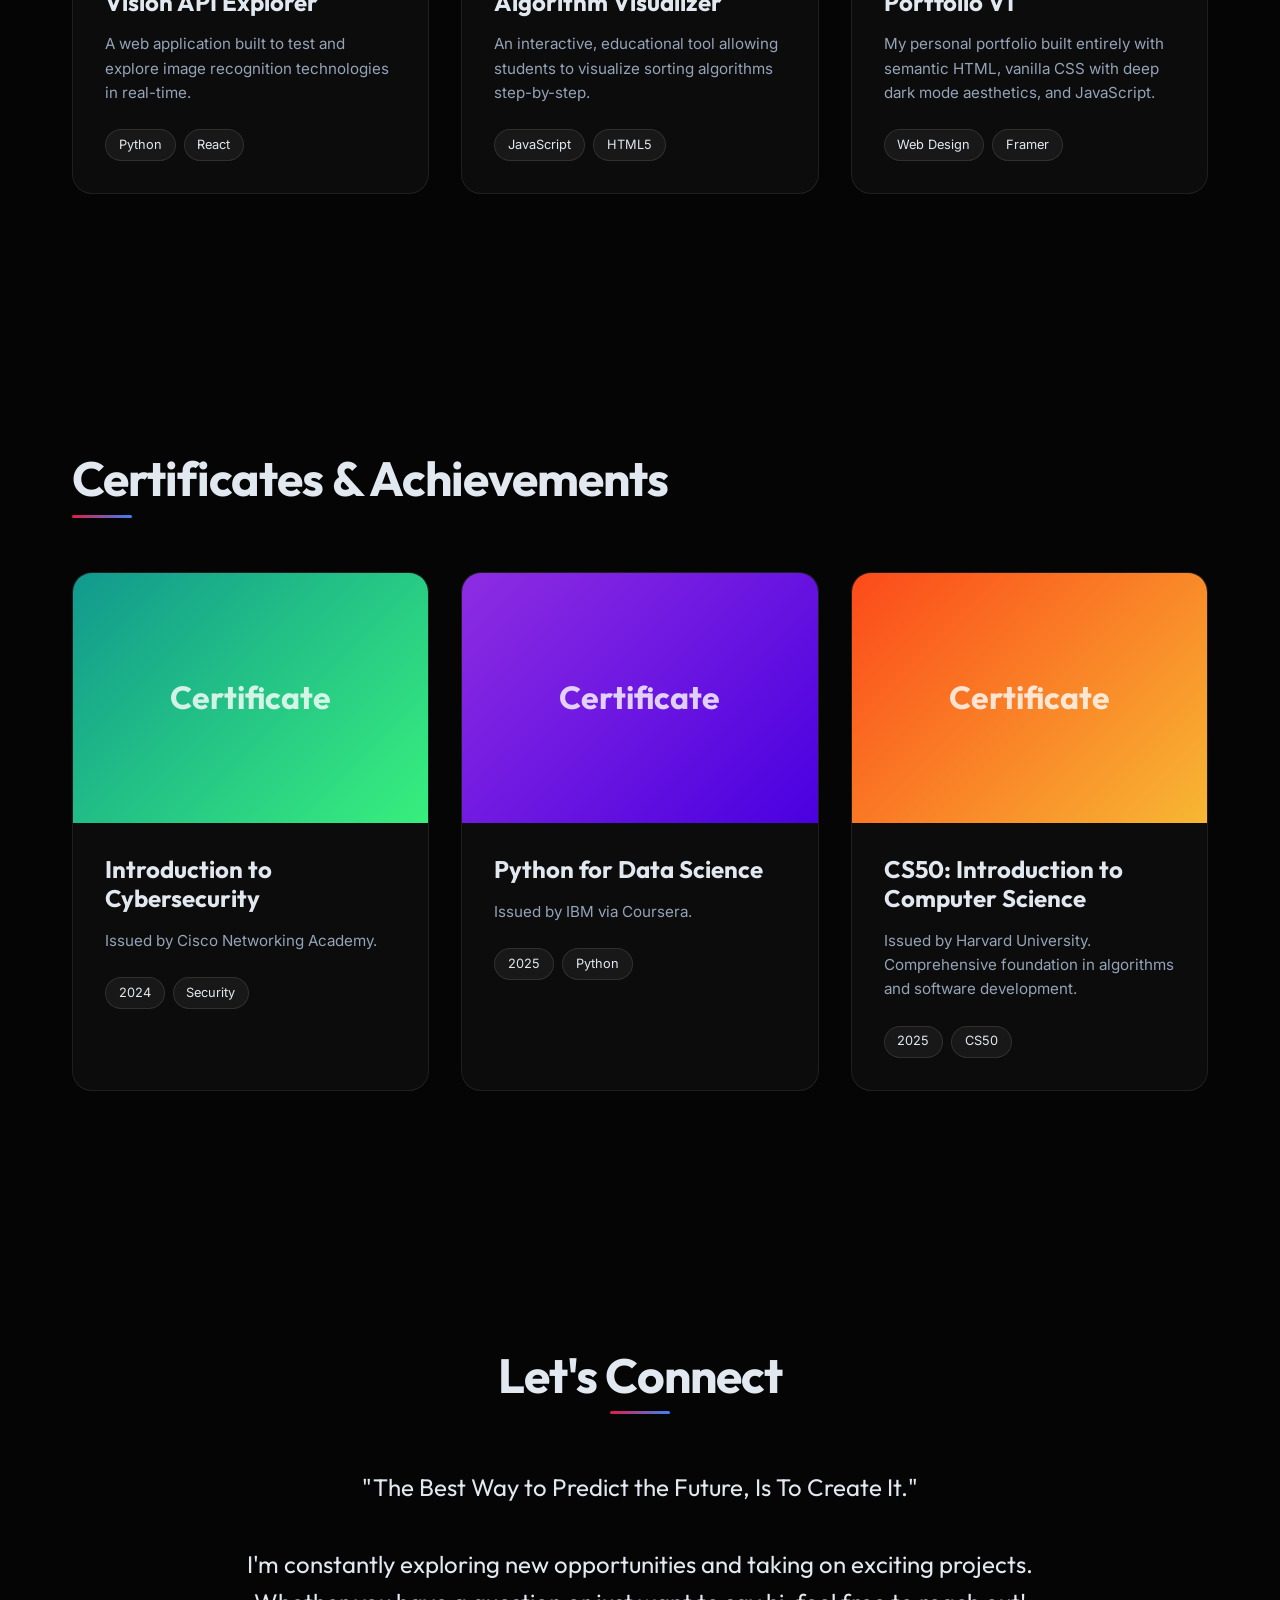
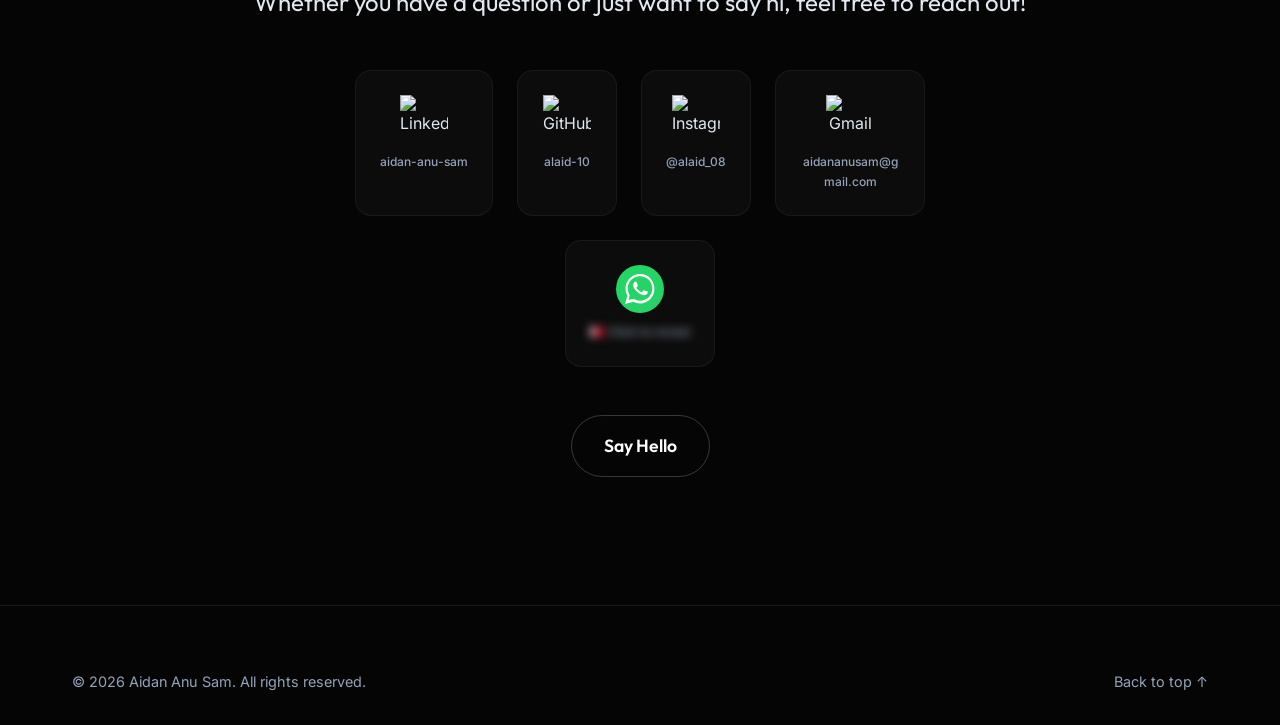
==== commit abac09be: "Add files via upload" ====
--- a/index.html
+++ b/index.html
@@ -143,7 +143,7 @@
 
             <!-- Currently Doing -->
             <div class="currently-doing reveal">
-                <h4 class="currently-heading">🚀 What I'm Currently Doing</h4>
+                <h3 class="section-heading">🚀 What I'm Currently Doing</h3>
                 <ul class="currently-list">
                     <li><span class="cdot">📚</span> Preparing intensively for engineering entrance exams and NIT admissions</li>
                     <li><span class="cdot">💻</span> Deepening my skills in web development &mdash; from UI design to JavaScript fundamentals</li>
@@ -153,8 +153,8 @@
             </div>
 
             <!-- Tech Marquee -->
-            <div class="tech-marquee-section reveal">
-                <h4 class="currently-heading">🛠️ Tech I'm Learning</h4>
+            <div class="tech-marquee-section reveal" style="text-align: center;">
+                <h3 class="section-heading" style="display: inline-block;">🛠️ Tech I'm Learning</h3>
                 <div class="marquee-container">
                     <div class="marquee-track">
                         <div class="marquee-item" data-tooltip="HTML"><img loading="lazy" src="https://skillicons.dev/icons?i=html" alt="HTML"></div>
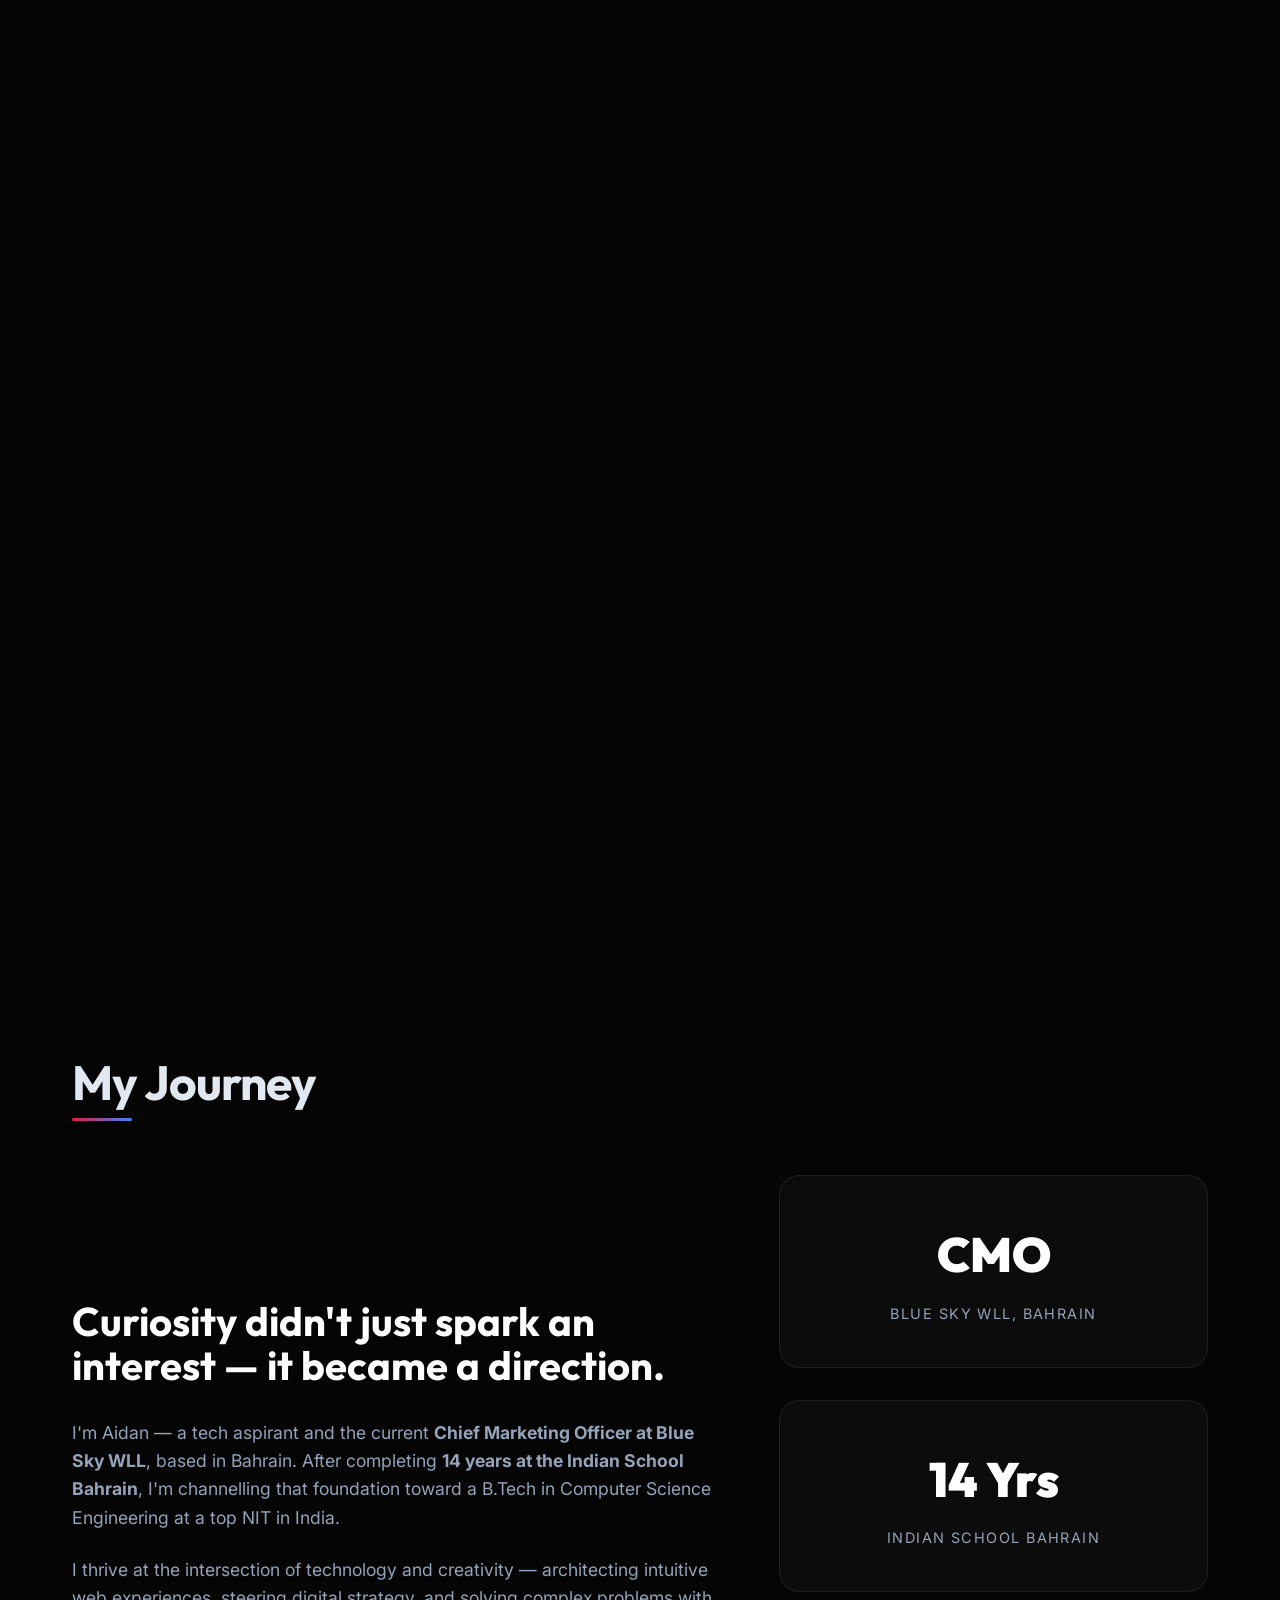
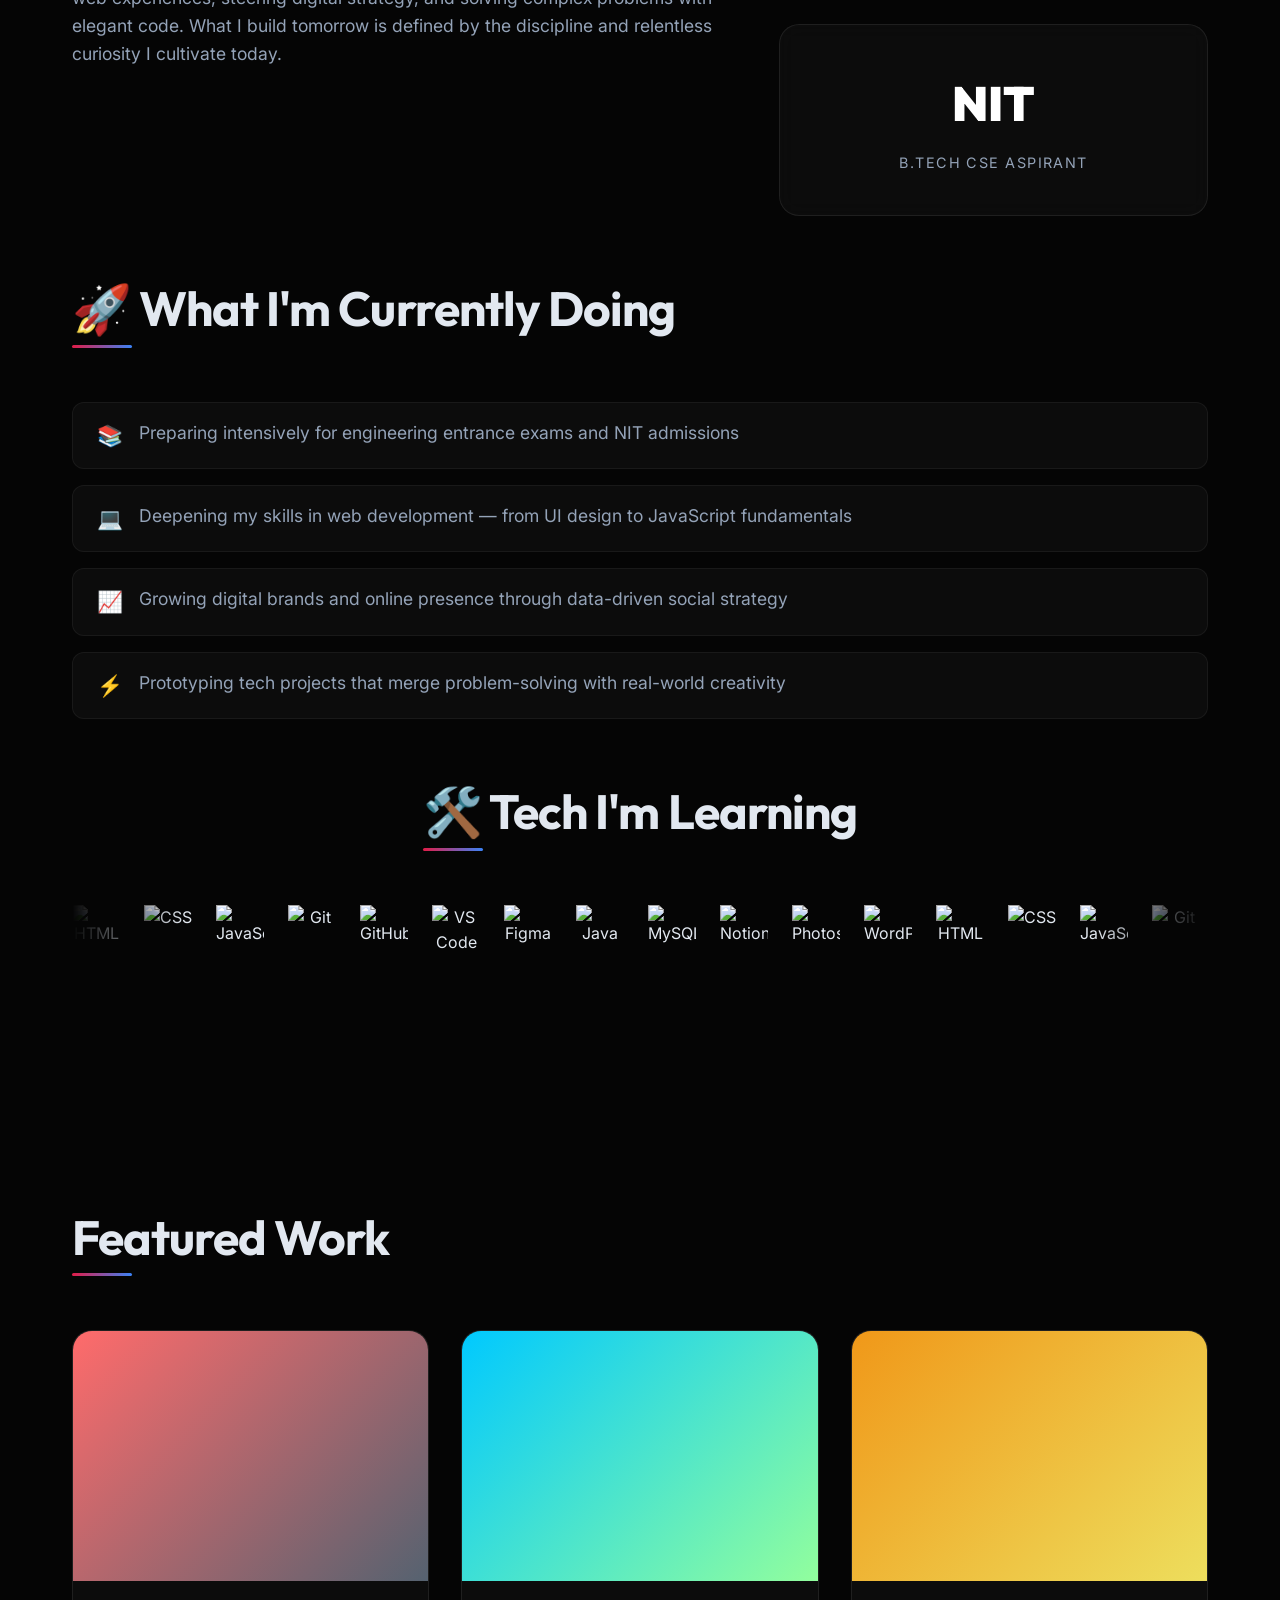
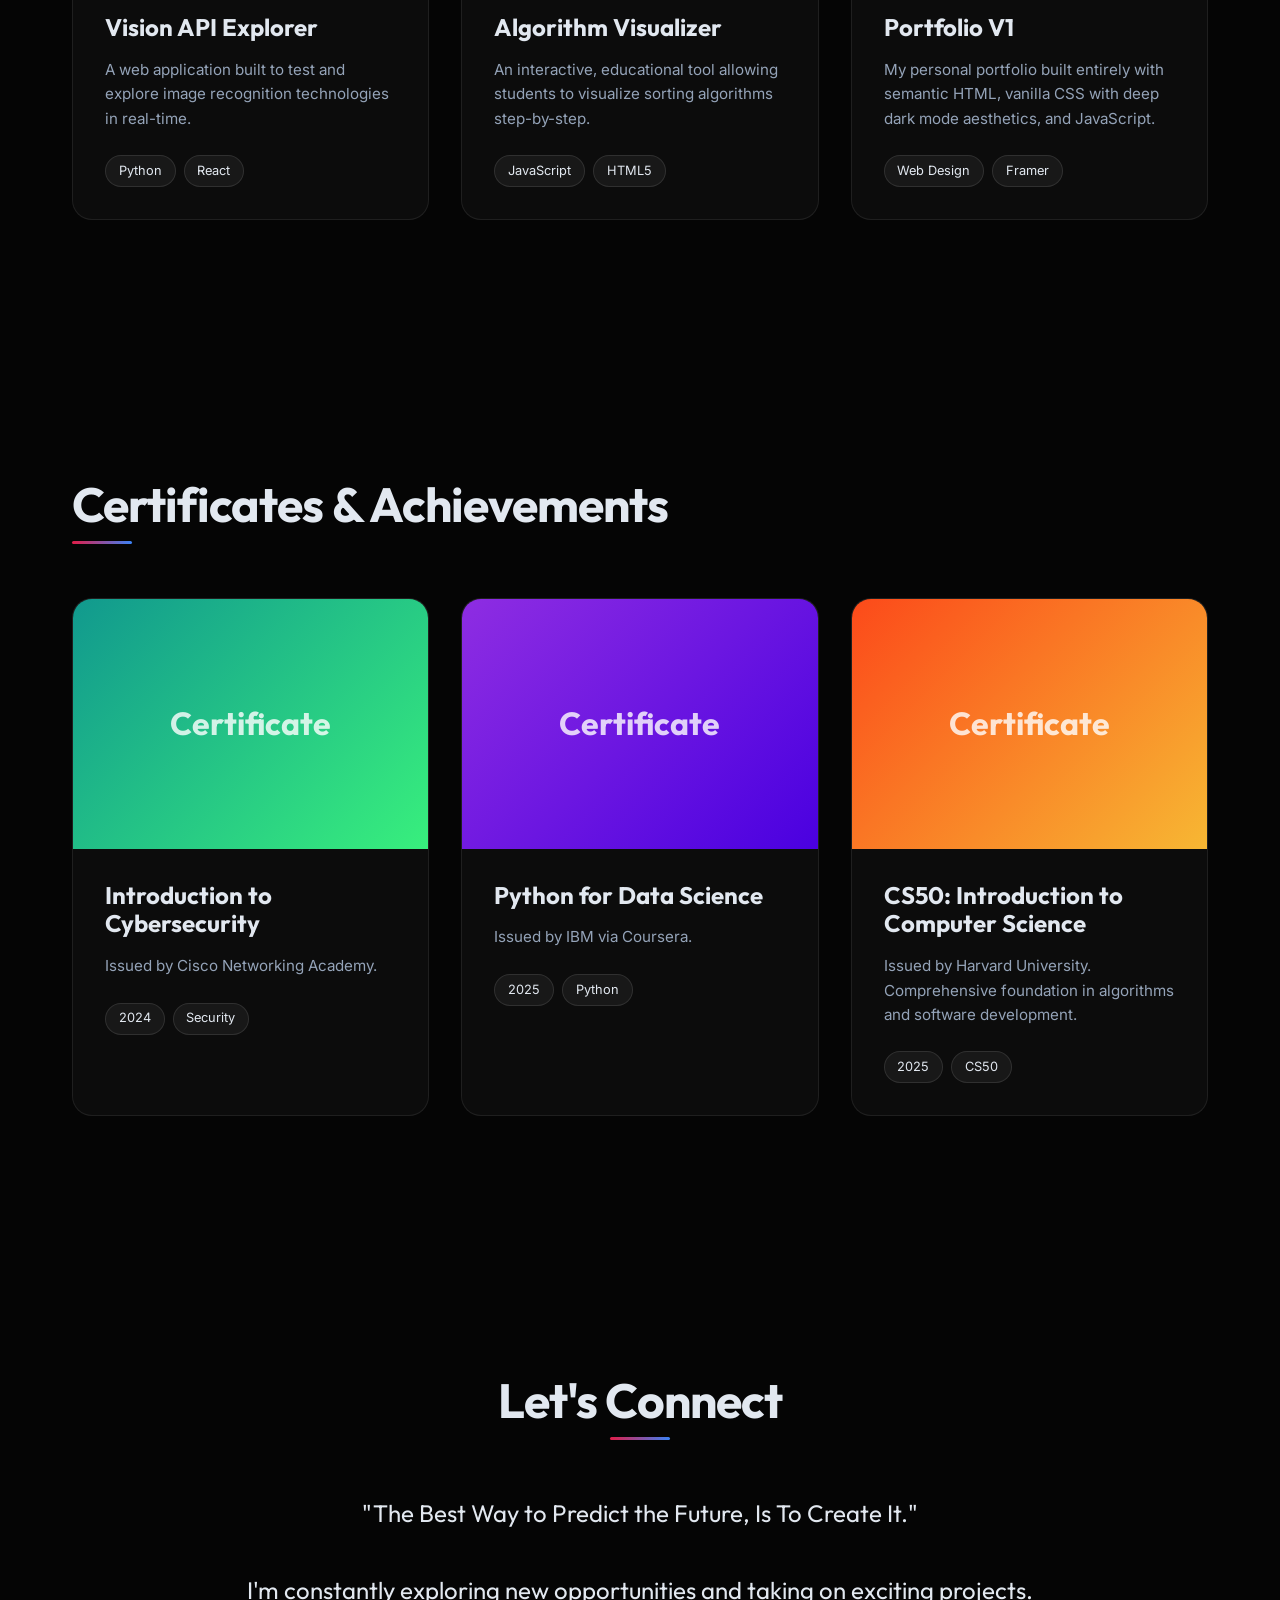
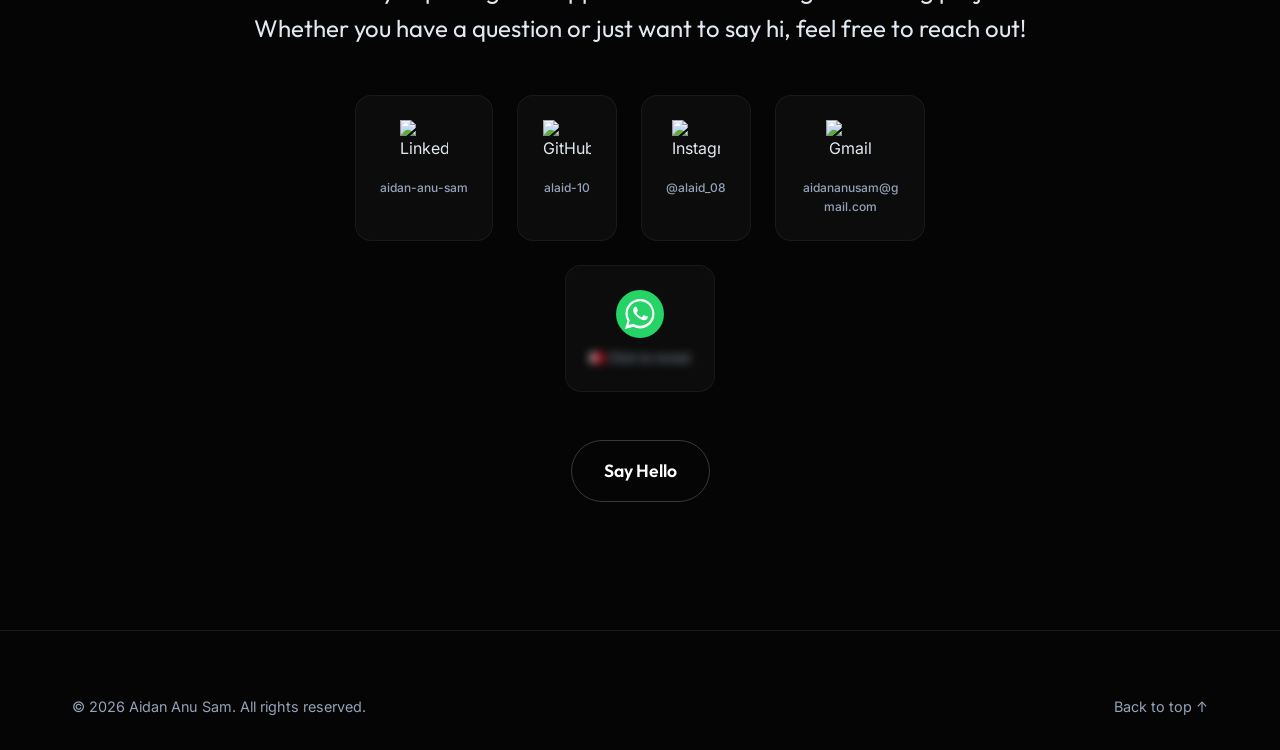
==== commit d28083ec: "Add files via upload" ====
--- a/index.html
+++ b/index.html
@@ -1,4 +1,4 @@
-<!DOCTYPE html>
+<!DOCTYPE html> 
 <html lang="en">
 
 <head>
@@ -92,11 +92,13 @@
                     style="font-size: 2rem; color: var(--text-muted); margin-bottom: 0.5rem; font-weight: 400;"
                     data-i18n="hero_hello">Hello,</h3>
                 <h2 class="hero-title reveal-text" data-i18n="hero_title">I'm Aidan Anu Sam.</h2>
-                <p class="hero-subtitle reveal-text" data-i18n="hero_subtitle">Aspiring Computer Science Engineer building
+                <p class="hero-subtitle reveal-text" data-i18n="hero_subtitle">Aspiring Computer Science Engineer
+                    building
                     the future.</p>
                 <div class="hero-cta reveal-text" style="display: flex; gap: 1rem; flex-wrap: wrap;">
                     <a href="#about" class="btn btn-primary" data-i18n="hero_explore">Explore My World</a>
-                    <a href="Aidan_Anu_Sam_Resume.pdf" class="btn btn-outline" download="Aidan_Anu_Sam_Resume.pdf" data-i18n="hero_resume">Download Resume</a>
+                    <a href="Aidan_Anu_Sam_Resume.pdf" class="btn btn-outline" download="Aidan_Anu_Sam_Resume.pdf"
+                        data-i18n="hero_resume">Download Resume</a>
                 </div>
             </div>
             <div class="hero-image reveal-text">
@@ -119,10 +121,15 @@
                         Curiosity didn't just spark an interest &mdash; it became a direction.
                     </p>
                     <p data-i18n="about_p2">
-                        I'm Aidan &mdash; a tech aspirant and the current <strong>Chief Marketing Officer at Blue Sky WLL</strong>, based in Bahrain. After completing <strong>14 years at the Indian School Bahrain</strong>, I'm channelling that foundation toward a B.Tech in Computer Science Engineering at a top NIT in India.
+                        I'm Aidan &mdash; a tech aspirant and the current <strong>Chief Marketing Officer at Blue Sky
+                            WLL</strong>, based in Bahrain. After completing <strong>14 years at the Indian School
+                            Bahrain</strong>, I'm channelling that foundation toward a B.Tech in Computer Science
+                        Engineering at a top NIT in India.
                     </p>
                     <p data-i18n="about_p3">
-                        I thrive at the intersection of technology and creativity &mdash; architecting intuitive web experiences, steering digital strategy, and solving complex problems with elegant code. What I build tomorrow is defined by the discipline and relentless curiosity I cultivate today.
+                        I thrive at the intersection of technology and creativity &mdash; architecting intuitive web
+                        experiences, steering digital strategy, and solving complex problems with elegant code. What I
+                        build tomorrow is defined by the discipline and relentless curiosity I cultivate today.
                     </p>
                 </div>
                 <div class="about-stats">
@@ -145,10 +152,14 @@
             <div class="currently-doing reveal">
                 <h3 class="section-heading">🚀 What I'm Currently Doing</h3>
                 <ul class="currently-list">
-                    <li><span class="cdot">📚</span> Preparing intensively for engineering entrance exams and NIT admissions</li>
-                    <li><span class="cdot">💻</span> Deepening my skills in web development &mdash; from UI design to JavaScript fundamentals</li>
-                    <li><span class="cdot">📈</span> Growing digital brands and online presence through data-driven social strategy</li>
-                    <li><span class="cdot">⚡</span> Prototyping tech projects that merge problem-solving with real-world creativity</li>
+                    <li><span class="cdot">📚</span> Preparing intensively for engineering entrance exams and NIT
+                        admissions</li>
+                    <li><span class="cdot">💻</span> Deepening my skills in web development &mdash; from UI design to
+                        JavaScript fundamentals</li>
+                    <li><span class="cdot">📈</span> Growing digital brands and online presence through data-driven
+                        social strategy</li>
+                    <li><span class="cdot">⚡</span> Prototyping tech projects that merge problem-solving with real-world
+                        creativity</li>
                 </ul>
             </div>
 
@@ -157,31 +168,55 @@
                 <h3 class="section-heading" style="display: inline-block;">🛠️ Tech I'm Learning</h3>
                 <div class="marquee-container">
                     <div class="marquee-track">
-                        <div class="marquee-item" data-tooltip="HTML"><img loading="lazy" src="https://skillicons.dev/icons?i=html" alt="HTML"></div>
-                        <div class="marquee-item" data-tooltip="CSS"><img loading="lazy" src="https://skillicons.dev/icons?i=css" alt="CSS"></div>
-                        <div class="marquee-item" data-tooltip="JavaScript"><img loading="lazy" src="https://skillicons.dev/icons?i=js" alt="JavaScript"></div>
-                        <div class="marquee-item" data-tooltip="Git"><img loading="lazy" src="https://skillicons.dev/icons?i=git" alt="Git"></div>
-                        <div class="marquee-item" data-tooltip="GitHub"><img loading="lazy" src="https://skillicons.dev/icons?i=github" alt="GitHub"></div>
-                        <div class="marquee-item" data-tooltip="VS Code"><img loading="lazy" src="https://skillicons.dev/icons?i=vscode" alt="VS Code"></div>
-                        <div class="marquee-item" data-tooltip="Figma"><img loading="lazy" src="https://skillicons.dev/icons?i=figma" alt="Figma"></div>
-                        <div class="marquee-item" data-tooltip="Java"><img loading="lazy" src="https://skillicons.dev/icons?i=java" alt="Java"></div>
-                        <div class="marquee-item" data-tooltip="MySQL"><img loading="lazy" src="https://skillicons.dev/icons?i=mysql" alt="MySQL"></div>
-                        <div class="marquee-item" data-tooltip="Notion"><img loading="lazy" src="https://skillicons.dev/icons?i=notion" alt="Notion"></div>
-                        <div class="marquee-item" data-tooltip="Photoshop"><img loading="lazy" src="https://skillicons.dev/icons?i=ps" alt="Photoshop"></div>
-                        <div class="marquee-item" data-tooltip="WordPress"><img loading="lazy" src="https://skillicons.dev/icons?i=wordpress" alt="WordPress"></div>
+                        <div class="marquee-item" data-tooltip="HTML"><img loading="lazy"
+                                src="https://skillicons.dev/icons?i=html" alt="HTML"></div>
+                        <div class="marquee-item" data-tooltip="CSS"><img loading="lazy"
+                                src="https://skillicons.dev/icons?i=css" alt="CSS"></div>
+                        <div class="marquee-item" data-tooltip="JavaScript"><img loading="lazy"
+                                src="https://skillicons.dev/icons?i=js" alt="JavaScript"></div>
+                        <div class="marquee-item" data-tooltip="Git"><img loading="lazy"
+                                src="https://skillicons.dev/icons?i=git" alt="Git"></div>
+                        <div class="marquee-item" data-tooltip="GitHub"><img loading="lazy"
+                                src="https://skillicons.dev/icons?i=github" alt="GitHub"></div>
+                        <div class="marquee-item" data-tooltip="VS Code"><img loading="lazy"
+                                src="https://skillicons.dev/icons?i=vscode" alt="VS Code"></div>
+                        <div class="marquee-item" data-tooltip="Figma"><img loading="lazy"
+                                src="https://skillicons.dev/icons?i=figma" alt="Figma"></div>
+                        <div class="marquee-item" data-tooltip="Java"><img loading="lazy"
+                                src="https://skillicons.dev/icons?i=java" alt="Java"></div>
+                        <div class="marquee-item" data-tooltip="MySQL"><img loading="lazy"
+                                src="https://skillicons.dev/icons?i=mysql" alt="MySQL"></div>
+                        <div class="marquee-item" data-tooltip="Notion"><img loading="lazy"
+                                src="https://skillicons.dev/icons?i=notion" alt="Notion"></div>
+                        <div class="marquee-item" data-tooltip="Photoshop"><img loading="lazy"
+                                src="https://skillicons.dev/icons?i=ps" alt="Photoshop"></div>
+                        <div class="marquee-item" data-tooltip="WordPress"><img loading="lazy"
+                                src="https://skillicons.dev/icons?i=wordpress" alt="WordPress"></div>
                         <!-- Duplicate for seamless loop -->
-                        <div class="marquee-item" data-tooltip="HTML"><img loading="lazy" src="https://skillicons.dev/icons?i=html" alt="HTML"></div>
-                        <div class="marquee-item" data-tooltip="CSS"><img loading="lazy" src="https://skillicons.dev/icons?i=css" alt="CSS"></div>
-                        <div class="marquee-item" data-tooltip="JavaScript"><img loading="lazy" src="https://skillicons.dev/icons?i=js" alt="JavaScript"></div>
-                        <div class="marquee-item" data-tooltip="Git"><img loading="lazy" src="https://skillicons.dev/icons?i=git" alt="Git"></div>
-                        <div class="marquee-item" data-tooltip="GitHub"><img loading="lazy" src="https://skillicons.dev/icons?i=github" alt="GitHub"></div>
-                        <div class="marquee-item" data-tooltip="VS Code"><img loading="lazy" src="https://skillicons.dev/icons?i=vscode" alt="VS Code"></div>
-                        <div class="marquee-item" data-tooltip="Figma"><img loading="lazy" src="https://skillicons.dev/icons?i=figma" alt="Figma"></div>
-                        <div class="marquee-item" data-tooltip="Java"><img loading="lazy" src="https://skillicons.dev/icons?i=java" alt="Java"></div>
-                        <div class="marquee-item" data-tooltip="MySQL"><img loading="lazy" src="https://skillicons.dev/icons?i=mysql" alt="MySQL"></div>
-                        <div class="marquee-item" data-tooltip="Notion"><img loading="lazy" src="https://skillicons.dev/icons?i=notion" alt="Notion"></div>
-                        <div class="marquee-item" data-tooltip="Photoshop"><img loading="lazy" src="https://skillicons.dev/icons?i=ps" alt="Photoshop"></div>
-                        <div class="marquee-item" data-tooltip="WordPress"><img loading="lazy" src="https://skillicons.dev/icons?i=wordpress" alt="WordPress"></div>
+                        <div class="marquee-item" data-tooltip="HTML"><img loading="lazy"
+                                src="https://skillicons.dev/icons?i=html" alt="HTML"></div>
+                        <div class="marquee-item" data-tooltip="CSS"><img loading="lazy"
+                                src="https://skillicons.dev/icons?i=css" alt="CSS"></div>
+                        <div class="marquee-item" data-tooltip="JavaScript"><img loading="lazy"
+                                src="https://skillicons.dev/icons?i=js" alt="JavaScript"></div>
+                        <div class="marquee-item" data-tooltip="Git"><img loading="lazy"
+                                src="https://skillicons.dev/icons?i=git" alt="Git"></div>
+                        <div class="marquee-item" data-tooltip="GitHub"><img loading="lazy"
+                                src="https://skillicons.dev/icons?i=github" alt="GitHub"></div>
+                        <div class="marquee-item" data-tooltip="VS Code"><img loading="lazy"
+                                src="https://skillicons.dev/icons?i=vscode" alt="VS Code"></div>
+                        <div class="marquee-item" data-tooltip="Figma"><img loading="lazy"
+                                src="https://skillicons.dev/icons?i=figma" alt="Figma"></div>
+                        <div class="marquee-item" data-tooltip="Java"><img loading="lazy"
+                                src="https://skillicons.dev/icons?i=java" alt="Java"></div>
+                        <div class="marquee-item" data-tooltip="MySQL"><img loading="lazy"
+                                src="https://skillicons.dev/icons?i=mysql" alt="MySQL"></div>
+                        <div class="marquee-item" data-tooltip="Notion"><img loading="lazy"
+                                src="https://skillicons.dev/icons?i=notion" alt="Notion"></div>
+                        <div class="marquee-item" data-tooltip="Photoshop"><img loading="lazy"
+                                src="https://skillicons.dev/icons?i=ps" alt="Photoshop"></div>
+                        <div class="marquee-item" data-tooltip="WordPress"><img loading="lazy"
+                                src="https://skillicons.dev/icons?i=wordpress" alt="WordPress"></div>
                     </div>
                 </div>
             </div>
@@ -308,15 +343,18 @@
                         hi, feel free to reach out!</span></p>
 
                 <div class="social-links social-icons-grid">
-                    <a href="https://www.linkedin.com/in/aidan-anu-sam-6ab4a533b/" target="_blank" rel="noopener noreferrer" class="social-icon-card">
+                    <a href="https://www.linkedin.com/in/aidan-anu-sam-6ab4a533b/" target="_blank"
+                        rel="noopener noreferrer" class="social-icon-card">
                         <img src="https://skillicons.dev/icons?i=linkedin" alt="LinkedIn" width="48" height="48">
                         <span>aidan-anu-sam</span>
                     </a>
-                    <a href="https://github.com/alaid-10" target="_blank" rel="noopener noreferrer" class="social-icon-card">
+                    <a href="https://github.com/alaid-10" target="_blank" rel="noopener noreferrer"
+                        class="social-icon-card">
                         <img src="https://skillicons.dev/icons?i=github" alt="GitHub" width="48" height="48">
                         <span>alaid-10</span>
                     </a>
-                    <a href="https://instagram.com/alaid_08" target="_blank" rel="noopener noreferrer" class="social-icon-card">
+                    <a href="https://instagram.com/alaid_08" target="_blank" rel="noopener noreferrer"
+                        class="social-icon-card">
                         <img src="https://skillicons.dev/icons?i=instagram" alt="Instagram" width="48" height="48">
                         <span>@alaid_08</span>
                     </a>
@@ -324,10 +362,13 @@
                         <img src="https://skillicons.dev/icons?i=gmail" alt="Gmail" width="48" height="48">
                         <span>aidananusam@gmail.com</span>
                     </a>
-                    <a href="#" id="wa-action-btn" class="social-icon-card whatsapp-action" data-number="+973 33494353" data-link="https://wa.me/97333494353">
-                        <svg xmlns="http://www.w3.org/2000/svg" viewBox="0 0 48 48" width="48" height="48" style="flex-shrink:0">
-                            <circle cx="24" cy="24" r="24" fill="#25D366"/>
-                            <path fill="#fff" d="M34.6 13.4A14.9 14.9 0 0 0 24 9C16 9 9.5 15.5 9.5 23.5c0 2.6.7 5.1 2 7.3L9 39l8.4-2.2a14.9 14.9 0 0 0 6.6 1.6c8 0 14.4-6.5 14.4-14.5 0-3.9-1.5-7.5-4-10.5zm-10.6 22.3a12.4 12.4 0 0 1-6.3-1.7l-.4-.3-4.9 1.3 1.3-4.8-.3-.5A12.2 12.2 0 0 1 11.7 23.5c0-6.8 5.5-12.3 12.3-12.3 3.3 0 6.4 1.3 8.7 3.6s3.6 5.4 3.6 8.7c0 6.8-5.5 12.2-12.3 12.2zm6.7-9.2c-.4-.2-2.2-1.1-2.6-1.2-.3-.1-.6-.2-.8.2s-1 1.2-1.2 1.5c-.2.3-.4.3-.8.1s-1.5-.6-2.8-1.8c-1-.9-1.7-2-1.9-2.4-.2-.4 0-.6.2-.8l.6-.7c.2-.2.2-.4.4-.6.1-.2 0-.5 0-.7-.1-.2-.8-2-1.1-2.7-.3-.7-.6-.6-.8-.6h-.7c-.2 0-.6.1-.9.5s-1.2 1.2-1.2 2.9 1.3 3.3 1.4 3.6c.2.2 2.5 3.9 6.2 5.4 3.7 1.5 3.7 1 4.3.9.6 0 2.2-.9 2.5-1.8.3-.9.3-1.6.2-1.8-.1-.2-.4-.3-.7-.5z"/>
+                    <a href="#" id="wa-action-btn" class="social-icon-card whatsapp-action" data-number="+973 33494353"
+                        data-link="https://wa.me/97333494353">
+                        <svg xmlns="http://www.w3.org/2000/svg" viewBox="0 0 48 48" width="48" height="48"
+                            style="flex-shrink:0">
+                            <circle cx="24" cy="24" r="24" fill="#25D366" />
+                            <path fill="#fff"
+                                d="M34.6 13.4A14.9 14.9 0 0 0 24 9C16 9 9.5 15.5 9.5 23.5c0 2.6.7 5.1 2 7.3L9 39l8.4-2.2a14.9 14.9 0 0 0 6.6 1.6c8 0 14.4-6.5 14.4-14.5 0-3.9-1.5-7.5-4-10.5zm-10.6 22.3a12.4 12.4 0 0 1-6.3-1.7l-.4-.3-4.9 1.3 1.3-4.8-.3-.5A12.2 12.2 0 0 1 11.7 23.5c0-6.8 5.5-12.3 12.3-12.3 3.3 0 6.4 1.3 8.7 3.6s3.6 5.4 3.6 8.7c0 6.8-5.5 12.2-12.3 12.2zm6.7-9.2c-.4-.2-2.2-1.1-2.6-1.2-.3-.1-.6-.2-.8.2s-1 1.2-1.2 1.5c-.2.3-.4.3-.8.1s-1.5-.6-2.8-1.8c-1-.9-1.7-2-1.9-2.4-.2-.4 0-.6.2-.8l.6-.7c.2-.2.2-.4.4-.6.1-.2 0-.5 0-.7-.1-.2-.8-2-1.1-2.7-.3-.7-.6-.6-.8-.6h-.7c-.2 0-.6.1-.9.5s-1.2 1.2-1.2 2.9 1.3 3.3 1.4 3.6c.2.2 2.5 3.9 6.2 5.4 3.7 1.5 3.7 1 4.3.9.6 0 2.2-.9 2.5-1.8.3-.9.3-1.6.2-1.8-.1-.2-.4-.3-.7-.5z" />
                         </svg>
                         <span id="wa-display-text" class="filter-blur">🇧🇭 Click to reveal</span>
                     </a>
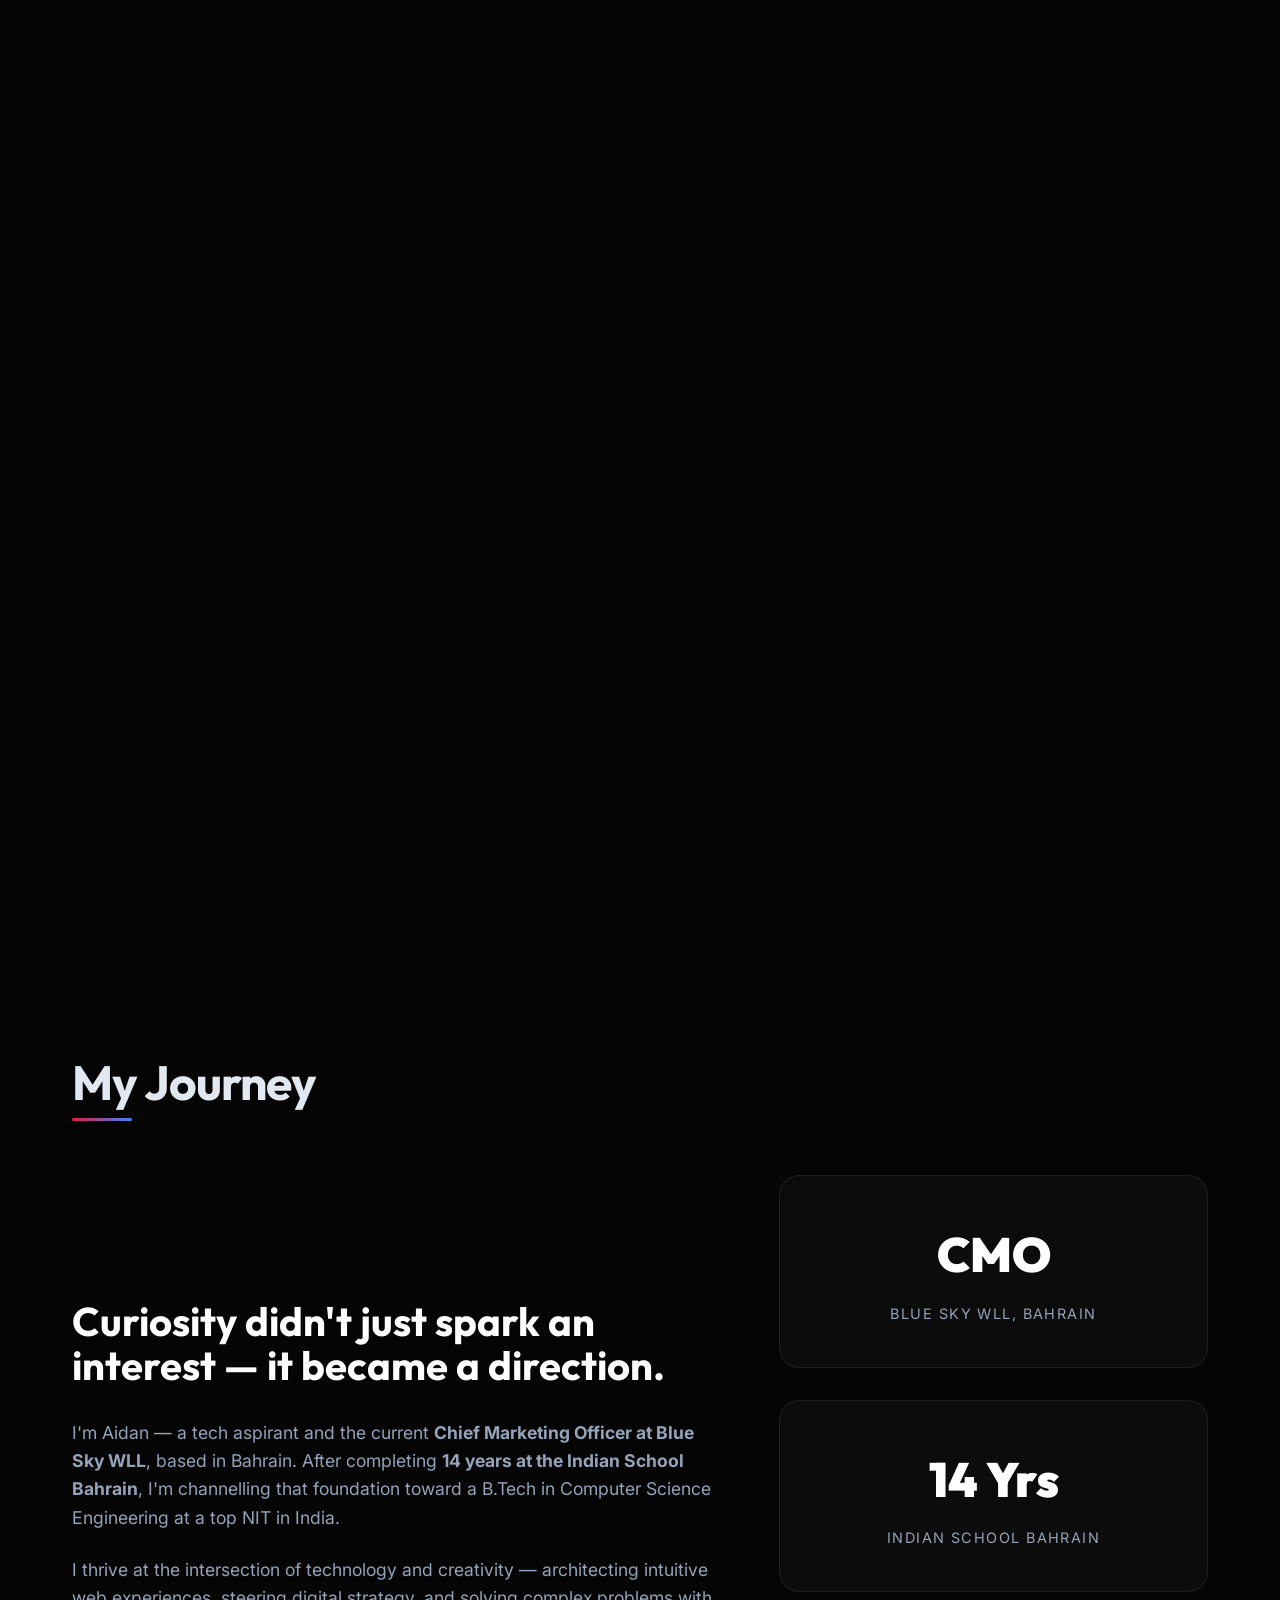
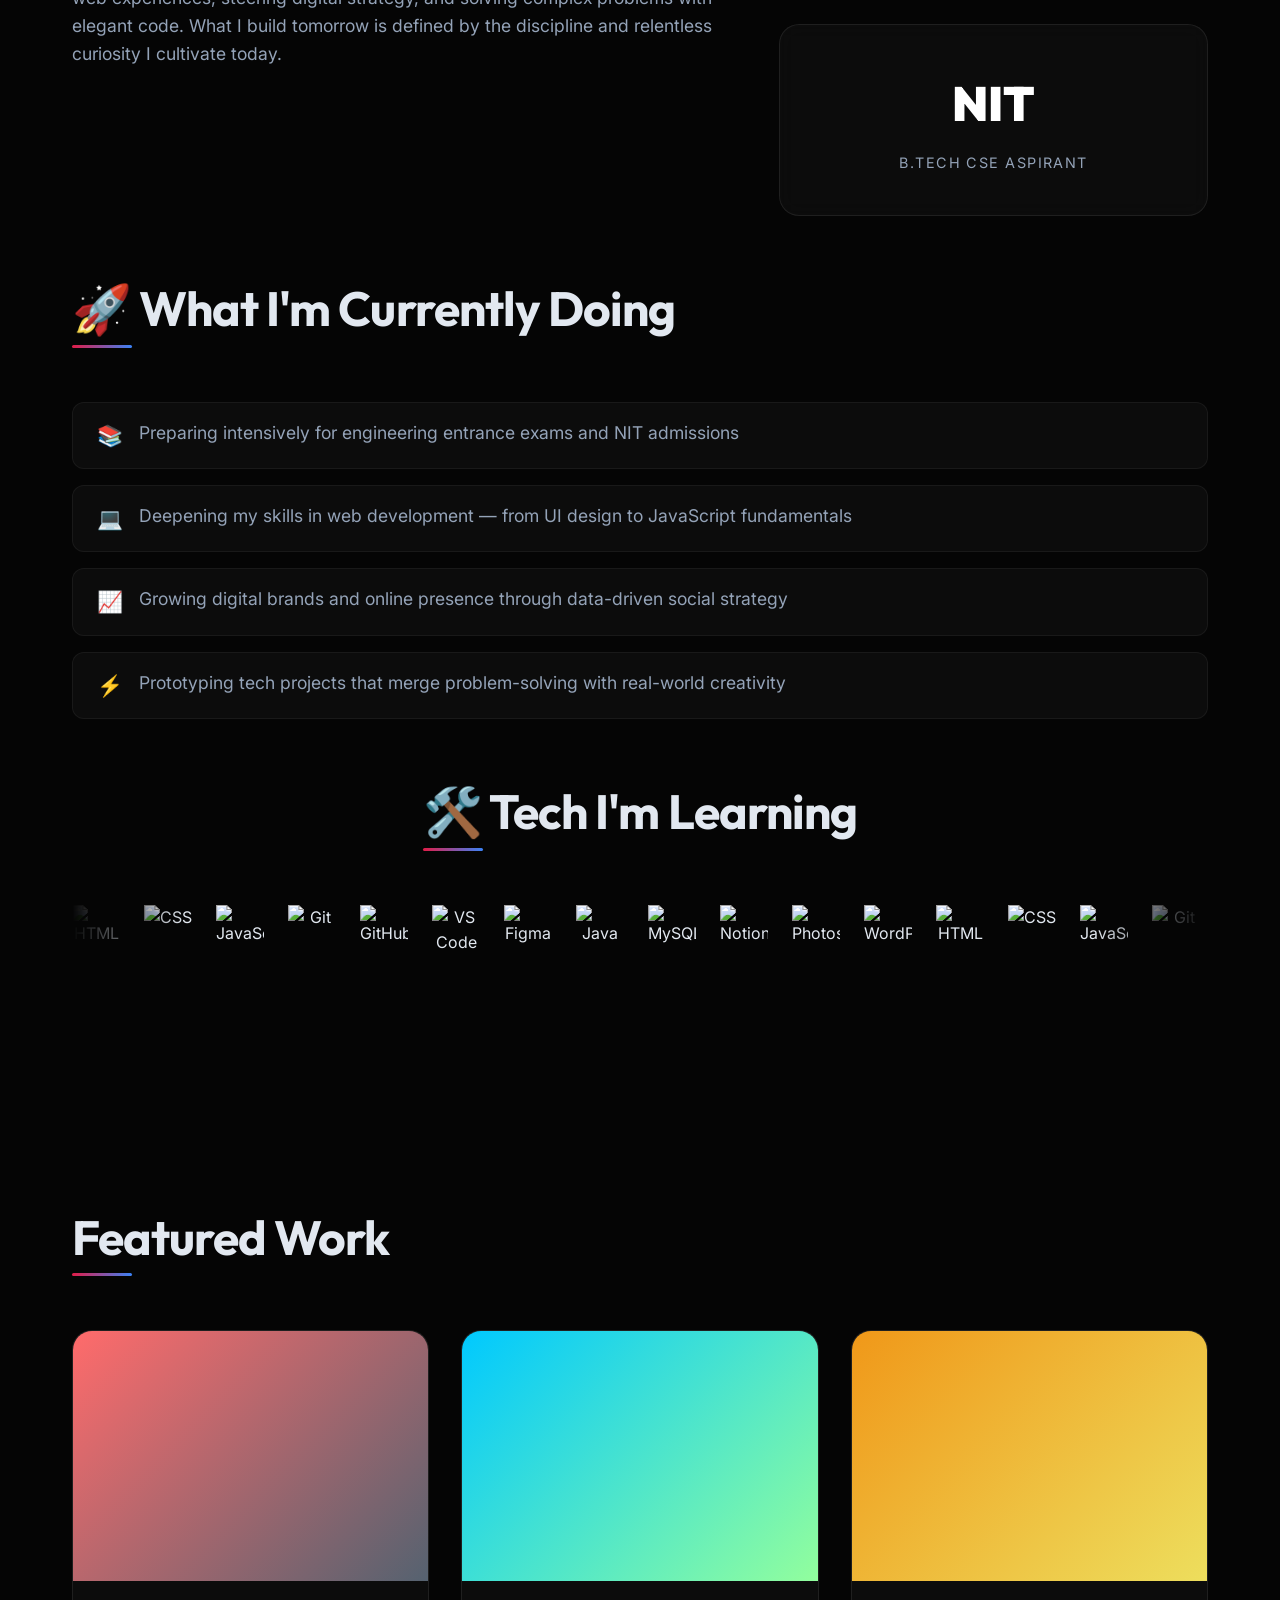
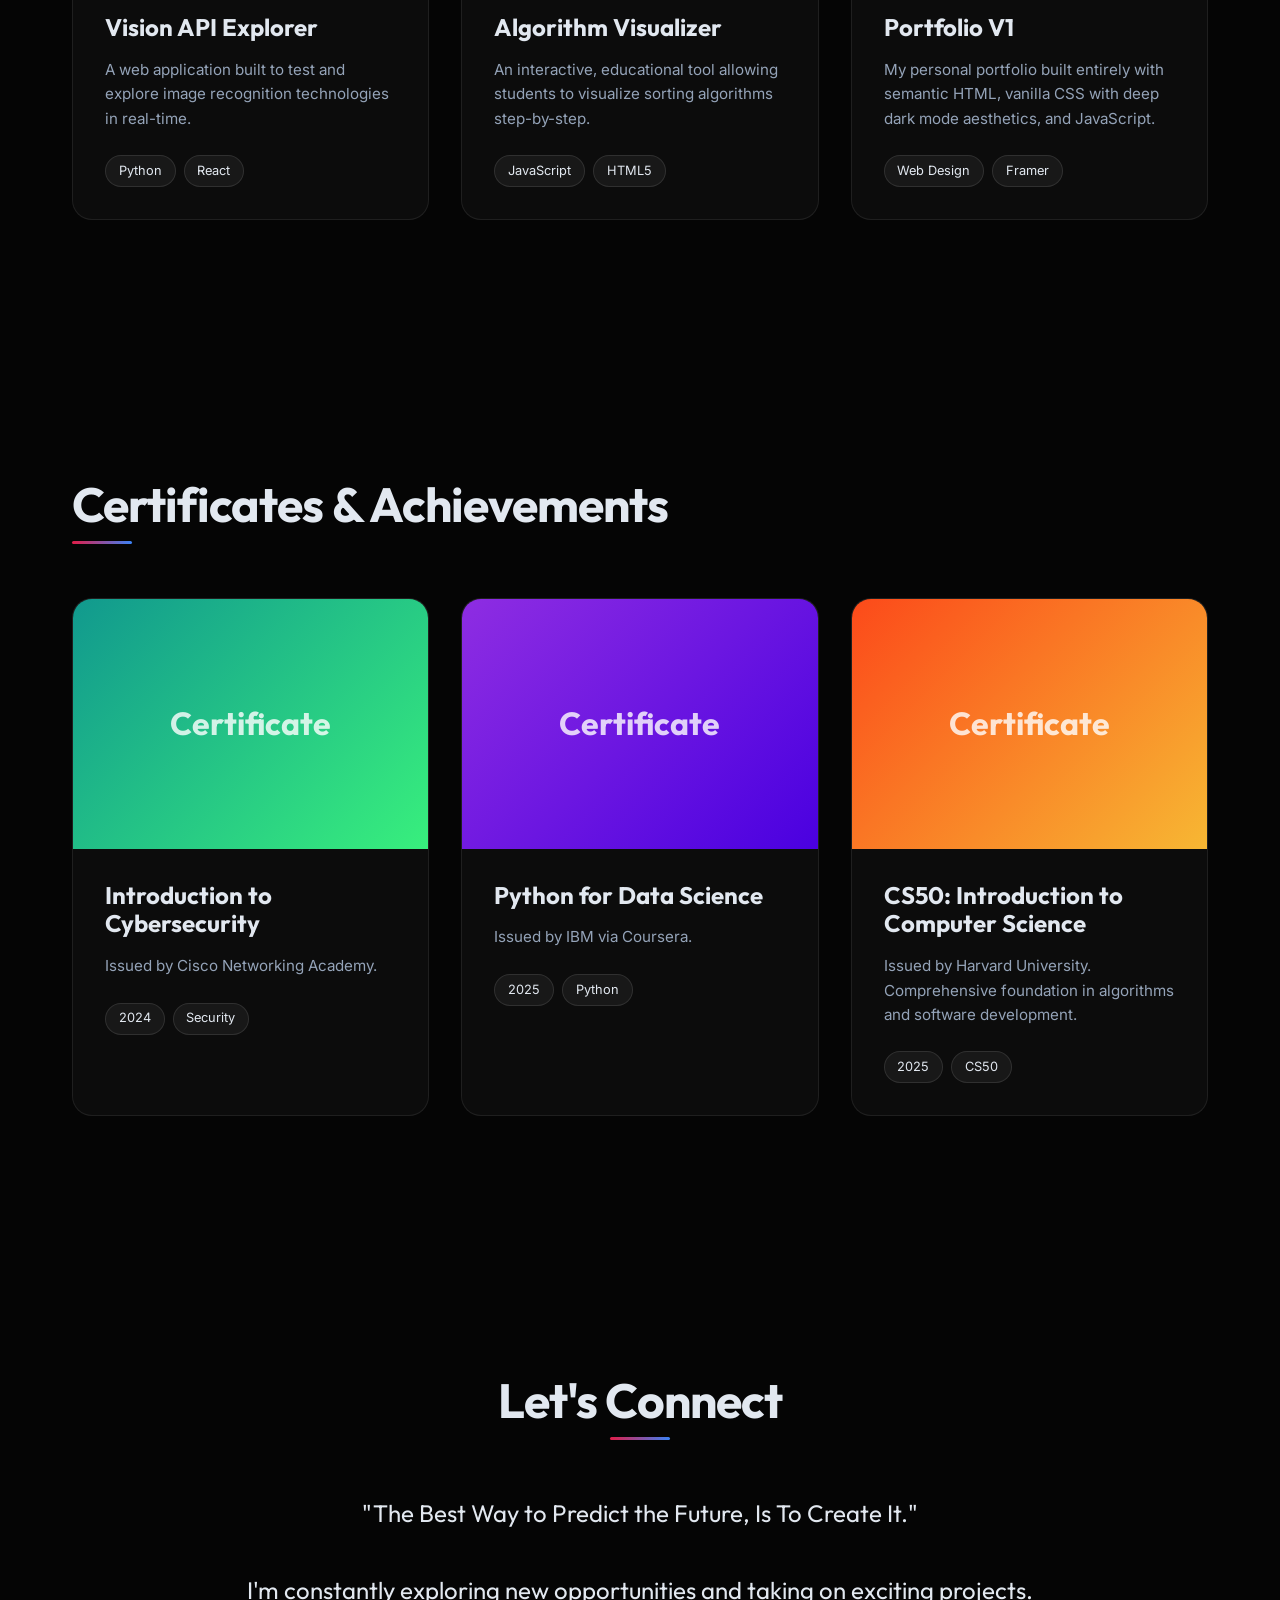
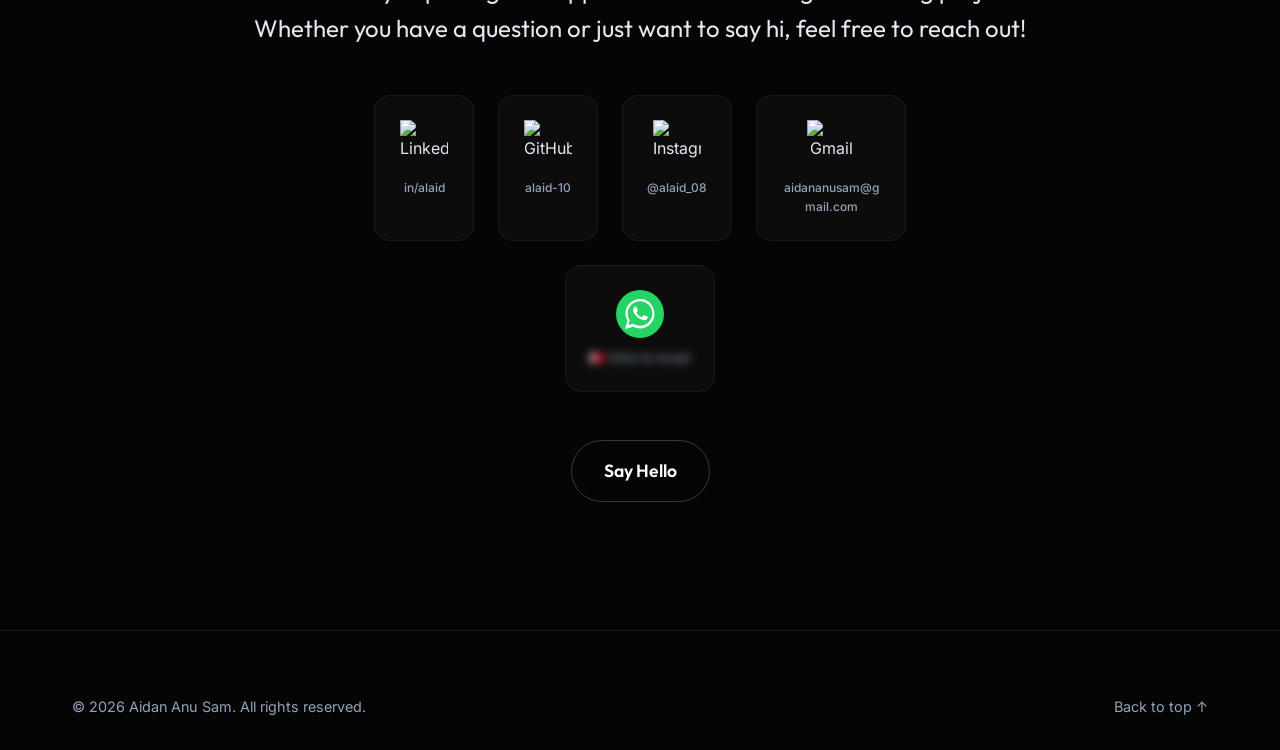
==== commit 9d3f1b49: "Add files via upload" ====
--- a/index.html
+++ b/index.html
@@ -6,13 +6,32 @@
     <meta name="viewport" content="width=device-width, initial-scale=1.0">
     <title>Aidan Anu Sam | Portfolio</title>
     <meta name="description" content="Portfolio of Aidan Anu Sam. Aspiring Computer Science Engineer.">
+    
+    <!-- SEO & Verification -->
+    <link rel="canonical" href="https://aidananusam.me/" />
+
+    <!-- Open Graph / Facebook -->
+    <meta property="og:type" content="website">
+    <meta property="og:url" content="https://aidananusam.me/">
+    <meta property="og:title" content="Aidan Anu Sam | Portfolio">
+    <meta property="og:description" content="Portfolio of Aidan Anu Sam. Aspiring Computer Science Engineer.">
+    <meta property="og:image" content="https://aidananusam.me/og-image.png">
+
+    <!-- Twitter -->
+    <meta property="twitter:card" content="summary_large_image">
+    <meta property="twitter:url" content="https://aidananusam.me/">
+    <meta property="twitter:title" content="Aidan Anu Sam | Portfolio">
+    <meta property="twitter:description" content="Portfolio of Aidan Anu Sam. Aspiring Computer Science Engineer.">
+    <meta property="twitter:image" content="https://aidananusam.me/og-image.png">
+
     <!-- Google Fonts for Modern Typography -->
     <link rel="preconnect" href="https://fonts.googleapis.com">
     <link rel="preconnect" href="https://fonts.gstatic.com" crossorigin>
     <link
         href="https://fonts.googleapis.com/css2?family=Inter:wght@300;400;600&family=Outfit:wght@400;700;900&display=swap"
         rel="stylesheet">
-    <link rel="icon" type="image/png" href="favicon.png">
+    <link rel="shortcut icon" href="favicon.png?v=2" type="image/png">
+    <link rel="icon" type="image/png" href="favicon.png?v=2">
     <!-- Custom CSS -->
     <link rel="stylesheet" href="styles.css">
 </head>
@@ -343,10 +362,10 @@
                         hi, feel free to reach out!</span></p>
 
                 <div class="social-links social-icons-grid">
-                    <a href="https://www.linkedin.com/in/aidan-anu-sam-6ab4a533b/" target="_blank"
+                    <a href="https://www.linkedin.com/in/alaid/" target="_blank"
                         rel="noopener noreferrer" class="social-icon-card">
                         <img src="https://skillicons.dev/icons?i=linkedin" alt="LinkedIn" width="48" height="48">
-                        <span>aidan-anu-sam</span>
+                        <span>in/alaid</span>
                     </a>
                     <a href="https://github.com/alaid-10" target="_blank" rel="noopener noreferrer"
                         class="social-icon-card">
@@ -396,6 +415,7 @@
 
     <!-- Custom JS -->
     <script src="script.js"></script>
+    <script src="chatbot.js"></script>
 </body>
 
 </html>
--- a/styles.css
+++ b/styles.css
@@ -293,6 +293,7 @@
     letter-spacing: -0.03em;
     background: linear-gradient(90deg, #fff, #94A3B8);
     -webkit-background-clip: text;
+    background-clip: text;
     -webkit-text-fill-color: transparent;
     position: relative;
     transform: translateY(0);
@@ -839,3 +840,534 @@
     color: var(--text-muted);
     line-height: 1.8;
 }
+
+/* Newsletter & Comments */
+/* Newsletter & ConvertKit Integration */
+.newsletter-card {
+    background: var(--card-bg);
+    border: 1px solid var(--card-border);
+    backdrop-filter: blur(12px);
+    -webkit-backdrop-filter: blur(12px);
+    border-radius: 24px;
+    padding: 4rem 3rem;
+    margin: 4rem auto 6rem auto;
+    max-width: 800px;
+    text-align: center;
+    position: relative;
+    overflow: hidden;
+}
+
+.newsletter-title {
+    font-family: var(--font-heading);
+    font-size: 2.2rem;
+    font-weight: 800;
+    margin-bottom: 0.5rem;
+    color: #fff;
+    letter-spacing: -0.02em;
+}
+
+.newsletter-subtitle {
+    color: var(--text-muted);
+    font-size: 1.1rem;
+    max-width: 500px;
+    margin: 0 auto;
+}
+
+.newsletter-card::before {
+    content: '';
+    position: absolute;
+    top: -50%;
+    left: -50%;
+    width: 200%;
+    height: 200%;
+    background: radial-gradient(circle, rgba(255, 255, 255, 0.03) 0%, transparent 70%);
+    pointer-events: none;
+    z-index: 0;
+}
+
+.newsletter-card > * {
+    position: relative;
+    z-index: 1;
+}
+
+.formkit-form {
+    margin-top: 2rem;
+}
+
+.formkit-fields {
+    display: flex;
+    gap: 1rem;
+    justify-content: center;
+    align-items: stretch;
+}
+
+.formkit-field {
+    flex: 1;
+    max-width: 400px;
+}
+
+.formkit-input {
+    width: 100%;
+    background: rgba(255, 255, 255, 0.04) !important;
+    border: 1px solid rgba(255, 255, 255, 0.1) !important;
+    border-radius: 12px !important;
+    padding: 1rem 1.5rem !important;
+    color: #fff !important;
+    font-family: var(--font-body) !important;
+    font-size: 1rem !important;
+    transition: all 0.3s ease !important;
+}
+
+.formkit-input::placeholder {
+    color: rgba(255, 255, 255, 0.5) !important;
+}
+
+.formkit-input:focus {
+    outline: none !important;
+    border-color: rgba(255, 255, 255, 0.3) !important;
+    background: rgba(255, 255, 255, 0.07) !important;
+    box-shadow: 0 0 0 4px rgba(255, 255, 255, 0.05) !important;
+}
+
+.formkit-submit {
+    background: #fff;
+    color: #000;
+    border: none;
+    border-radius: 12px;
+    padding: 0 2.5rem;
+    font-size: 1rem;
+    font-weight: 700;
+    font-family: var(--font-heading);
+    cursor: pointer;
+    transition: all 0.3s cubic-bezier(0.175, 0.885, 0.32, 1.275);
+    display: flex;
+    align-items: center;
+    justify-content: center;
+    min-height: 52px;
+}
+
+.formkit-submit:hover {
+    transform: translateY(-2px);
+    box-shadow: 0 10px 20px rgba(255, 255, 255, 0.1);
+}
+
+.formkit-submit:active {
+    transform: translateY(0);
+}
+
+.formkit-submit > span {
+    display: block;
+}
+
+/* Spinner */
+.formkit-spinner {
+    display: none;
+    margin-right: 10px;
+}
+
+.formkit-submit[data-active] .formkit-spinner {
+    display: flex;
+}
+
+.formkit-submit[data-active] span {
+    opacity: 0.7;
+}
+
+.formkit-guarantee {
+    margin-top: 1.5rem;
+    font-size: 0.85rem;
+    color: var(--text-muted);
+}
+
+.formkit-alert {
+    padding: 1rem;
+    border-radius: 12px;
+    margin-bottom: 1.5rem;
+    font-size: 0.9rem;
+    list-style: none;
+    display: none; /* Hidden by default */
+}
+
+.formkit-alert:not(:empty) {
+    display: block;
+}
+
+.formkit-alert-error {
+    background: rgba(225, 29, 72, 0.1);
+    border: 1px solid rgba(225, 29, 72, 0.2);
+    color: #ff4d4d;
+}
+
+.formkit-alert-success {
+    background: rgba(16, 191, 122, 0.1);
+    border: 1px solid rgba(16, 191, 122, 0.2);
+    color: #10bf7a;
+}
+
+@media (max-width: 600px) {
+    .formkit-fields {
+        flex-direction: column;
+    }
+    .formkit-field {
+        max-width: 100%;
+    }
+    .formkit-submit {
+        width: 100%;
+    }
+}
+
+.comments-container {
+    margin-top: 3rem;
+    padding-top: 2rem;
+    border-top: 1px solid rgba(255, 255, 255, 0.1);
+}
+
+/* Comments Modal & Toggle */
+.view-comments-btn {
+    display: inline-flex;
+    align-items: center;
+    gap: 0.8rem;
+    padding: 1rem 2.5rem;
+    background: rgba(255, 255, 255, 0.05);
+    border: 1px solid rgba(255, 255, 255, 0.1);
+    border-radius: 50px;
+    color: #fff;
+    font-family: var(--font-heading);
+    font-weight: 600;
+    cursor: pointer;
+    transition: all 0.3s cubic-bezier(0.4, 0, 0.2, 1);
+    margin: 2rem 0;
+}
+
+.view-comments-btn:hover {
+    background: #fff;
+    color: #000;
+    transform: translateY(-3px);
+    box-shadow: 0 10px 20px rgba(255, 255, 255, 0.1);
+}
+
+/* Modal Structure */
+.modal-overlay {
+    position: fixed;
+    top: 0;
+    left: 0;
+    width: 100%;
+    height: 100%;
+    background: rgba(0, 0, 0, 0.85);
+    backdrop-filter: blur(12px);
+    -webkit-backdrop-filter: blur(12px);
+    z-index: 10000;
+    display: flex;
+    align-items: center;
+    justify-content: center;
+    opacity: 0;
+    pointer-events: none;
+    transition: opacity 0.4s ease;
+}
+
+.modal-overlay.active {
+    opacity: 1;
+    pointer-events: auto;
+}
+
+.modal-container {
+    width: 95%;
+    max-width: 1200px;
+    height: 90vh;
+    background: #111111; /* Closer to Cusdis default dark theme background */
+    border: 1px solid rgba(255, 255, 255, 0.1);
+    border-radius: 24px;
+    padding: 3rem;
+    position: relative;
+    display: flex;
+    flex-direction: column;
+    transform: scale(0.95) translateY(20px);
+    transition: all 0.4s cubic-bezier(0.16, 1, 0.3, 1);
+    box-shadow: 0 25px 50px -12px rgba(0, 0, 0, 0.5);
+}
+
+.modal-overlay.active .modal-container {
+    transform: scale(1) translateY(0);
+}
+
+.modal-close {
+    position: absolute;
+    top: 1.5rem;
+    right: 1.5rem;
+    background: rgba(255, 255, 255, 0.05);
+    border: none;
+    color: #fff;
+    width: 40px;
+    height: 40px;
+    border-radius: 50%;
+    display: flex;
+    align-items: center;
+    justify-content: center;
+    cursor: pointer;
+    font-size: 1.5rem;
+    transition: all 0.2s ease;
+    z-index: 10;
+}
+
+.modal-close:hover {
+    background: rgba(255, 255, 255, 0.15);
+    transform: rotate(90deg);
+}
+
+body.modal-open {
+    overflow: hidden;
+}
+
+/* Dark theme overrides for Cusdis container */
+#cusdis_thread {
+    flex: 1;
+    width: 100%;
+    min-height: 400px;
+}
+
+#cusdis_thread iframe {
+    width: 100% !important;
+    height: 100% !important;
+    min-height: 100% !important;
+    background: transparent !important;
+}
+
+/* AI Chatbot Styles */
+#alaid-chatbot {
+    position: fixed;
+    bottom: 2rem;
+    right: 2rem;
+    z-index: 10001; /* Above almost everything */
+    font-family: var(--font-body);
+    opacity: 0;
+    pointer-events: none;
+    transition: opacity 0.5s ease;
+}
+
+#alaid-chatbot.visible {
+    opacity: 1;
+    pointer-events: all;
+}
+
+.chatbot-toggle {
+    padding: 0.8rem 1.8rem;
+    border-radius: 50px;
+    background: linear-gradient(135deg, var(--accent-red), var(--accent-blue));
+    color: #fff;
+    border: none;
+    cursor: pointer;
+    box-shadow: 0 10px 30px rgba(225, 29, 72, 0.3);
+    display: flex;
+    align-items: center;
+    justify-content: center;
+    transition: transform 0.3s cubic-bezier(0.175, 0.885, 0.32, 1.275);
+    font-family: var(--font-heading);
+    font-weight: 700;
+    font-size: 1rem;
+    letter-spacing: 0.05em;
+}
+
+.chatbot-toggle:hover {
+    transform: scale(1.1) rotate(5deg);
+}
+
+.chatbot-window {
+    position: absolute;
+    bottom: 80px;
+    right: 0;
+    width: 360px;
+    height: 500px;
+    background: rgba(15, 15, 15, 0.85);
+    backdrop-filter: blur(20px);
+    -webkit-backdrop-filter: blur(20px);
+    border: 1px solid var(--card-border);
+    border-radius: 24px;
+    display: flex;
+    flex-direction: column;
+    overflow: hidden;
+    box-shadow: 0 20px 50px rgba(0,0,0,0.6);
+    opacity: 0;
+    transform: translateY(20px) scale(0.95);
+    pointer-events: none;
+    transition: all 0.4s cubic-bezier(0.16, 1, 0.3, 1);
+}
+
+.chatbot-window.active {
+    opacity: 1;
+    transform: translateY(0) scale(1);
+    pointer-events: all;
+}
+
+.chatbot-header {
+    padding: 1.5rem;
+    background: rgba(255, 255, 255, 0.03);
+    border-bottom: 1px solid var(--card-border);
+    display: flex;
+    justify-content: space-between;
+    align-items: center;
+}
+
+.bot-info {
+    display: flex;
+    align-items: center;
+    gap: 0.8rem;
+}
+
+.bot-info h3 {
+    font-size: 1.1rem;
+    font-weight: 700;
+    font-family: var(--font-heading);
+}
+
+.bot-status {
+    width: 8px;
+    height: 8px;
+    background: #10B981;
+    border-radius: 50%;
+    box-shadow: 0 0 10px #10B981;
+}
+
+#chatbot-close {
+    background: none;
+    border: none;
+    color: var(--text-muted);
+    font-size: 1.5rem;
+    cursor: pointer;
+    transition: color 0.2s;
+}
+
+#chatbot-close:hover {
+    color: #fff;
+}
+
+.chatbot-messages {
+    flex: 1;
+    overflow-y: auto;
+    padding: 1.5rem;
+    display: flex;
+    flex-direction: column;
+    gap: 1rem;
+    scrollbar-width: thin;
+    scrollbar-color: var(--card-border) transparent;
+}
+
+.message {
+    max-width: 85%;
+    padding: 0.8rem 1.2rem;
+    border-radius: 18px;
+    font-size: 0.95rem;
+    line-height: 1.4;
+    animation: msgAppear 0.3s ease-out;
+}
+
+@keyframes msgAppear {
+    from { opacity: 0; transform: translateY(10px); }
+    to { opacity: 1; transform: translateY(0); }
+}
+
+.bot-message {
+    background: rgba(255, 255, 255, 0.05);
+    color: #fff;
+    border-bottom-left-radius: 4px;
+    align-self: flex-start;
+}
+
+.user-message {
+    background: var(--accent-blue);
+    color: #fff;
+    border-bottom-right-radius: 4px;
+    align-self: flex-end;
+}
+
+.message.typing {
+    font-style: italic;
+    letter-spacing: 2px;
+}
+
+.quick-actions {
+    display: flex;
+    flex-wrap: wrap;
+    gap: 0.5rem;
+    margin-top: 0.5rem;
+}
+
+.qa-btn {
+    background: rgba(255, 255, 255, 0.05);
+    border: 1px solid var(--card-border);
+    color: var(--text-muted);
+    padding: 0.5rem 1rem;
+    border-radius: 50px;
+    font-size: 0.8rem;
+    cursor: pointer;
+    transition: all 0.2s;
+}
+
+.qa-btn:hover {
+    background: rgba(255, 255, 255, 0.1);
+    color: #fff;
+    border-color: rgba(255, 255, 255, 0.3);
+}
+
+.chatbot-input {
+    padding: 1.2rem;
+    background: rgba(255, 255, 255, 0.02);
+    border-top: 1px solid var(--card-border);
+    display: flex;
+    gap: 0.8rem;
+}
+
+#chatbot-input-field {
+    flex: 1;
+    background: rgba(255, 255, 255, 0.05);
+    border: 1px solid var(--card-border);
+    border-radius: 50px;
+    padding: 0.8rem 1.2rem;
+    color: #fff;
+    font-size: 0.9rem;
+    outline: none;
+    transition: border-color 0.3s;
+}
+
+#chatbot-input-field:focus {
+    border-color: var(--accent-blue);
+}
+
+#chatbot-send {
+    width: 45px;
+    height: 45px;
+    border-radius: 50%;
+    background: var(--accent-blue);
+    color: #fff;
+    border: none;
+    cursor: pointer;
+    display: flex;
+    align-items: center;
+    justify-content: center;
+    transition: transform 0.2s;
+}
+
+#chatbot-send:hover {
+    transform: scale(1.05);
+    background: #2563EB;
+}
+
+/* Mobile Adjustments */
+@media (max-width: 480px) {
+    .chatbot-window {
+        width: calc(100vw - 4rem);
+        height: 60vh;
+        right: 0;
+    }
+}
+
+/* Bot Message Links */
+.bot-message a {
+    color: var(--accent-blue);
+    text-decoration: underline;
+    font-weight: 600;
+    transition: color 0.2s;
+}
+
+.bot-message a:hover {
+    color: #fff;
+}
